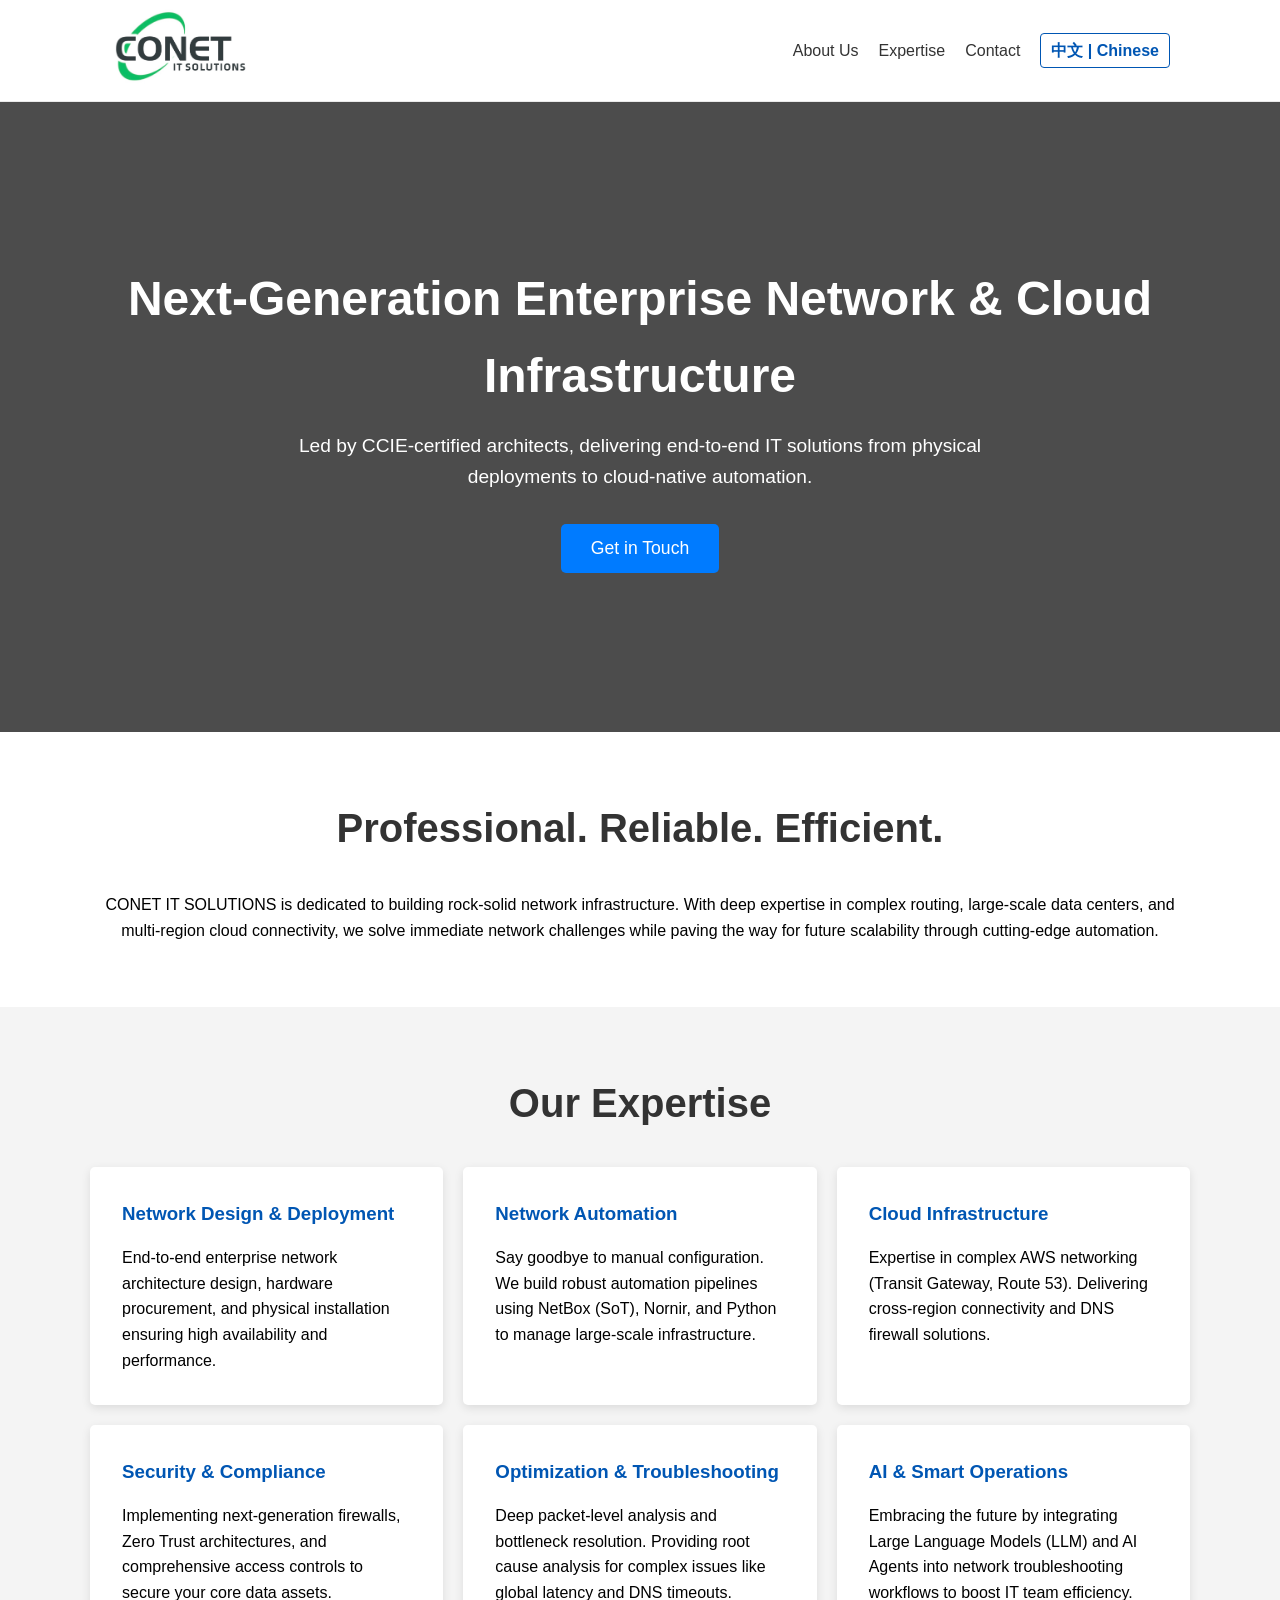
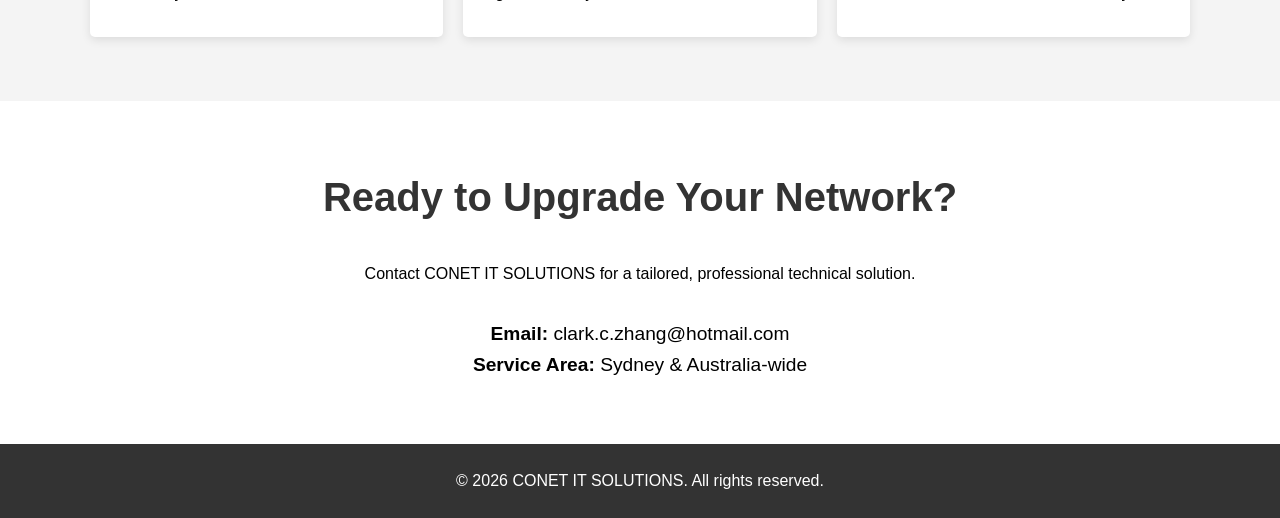
==== index.html @ aeb0d5d9 "intial version" ====
<!DOCTYPE html>
<html lang="en">
<head>
    <meta charset="UTF-8">
    <meta name="viewport" content="width=device-width, initial-scale=1.0">
    <title>CONET IT SOLUTIONS | Premium Network & Cloud Infrastructure Services</title>
    <link rel="stylesheet" href="css/style.css">
</head>
<body>

    <header>
        <div class="container nav-container">
            <a href="en.html" class="logo-link">
                <img src="images/logo.png" alt="CONET IT SOLUTIONS Logo" class="logo-img">
            </a>
            <nav>
                <a href="#about">About Us</a>
                <a href="#services">Expertise</a>
                <a href="#contact">Contact</a>
                <a href="cn.html" class="lang-btn">中文 | Chinese</a>
            </nav>
        </div>
    </header>

    <section class="hero">
        <div class="hero-content">
            <h2>Next-Generation Enterprise Network & Cloud Infrastructure</h2>
            <p>Led by CCIE-certified architects, delivering end-to-end IT solutions from physical deployments to cloud-native automation.</p>
            <a href="#contact" class="btn">Get in Touch</a>
        </div>
    </section>

    <section id="about" class="container section">
        <h2 class="section-title">Professional. Reliable. Efficient.</h2>
        <p class="text-center">CONET IT SOLUTIONS is dedicated to building rock-solid network infrastructure. With deep expertise in complex routing, large-scale data centers, and multi-region cloud connectivity, we solve immediate network challenges while paving the way for future scalability through cutting-edge automation.</p>
    </section>

    <section id="services" class="bg-light">
        <div class="container section">
            <h2 class="section-title">Our Expertise</h2>
            <div class="grid">
                <div class="card">
                    <h3>Network Design & Deployment</h3>
                    <p>End-to-end enterprise network architecture design, hardware procurement, and physical installation ensuring high availability and performance.</p>
                </div>
                <div class="card">
                    <h3>Network Automation</h3>
                    <p>Say goodbye to manual configuration. We build robust automation pipelines using NetBox (SoT), Nornir, and Python to manage large-scale infrastructure.</p>
                </div>
                <div class="card">
                    <h3>Cloud Infrastructure</h3>
                    <p>Expertise in complex AWS networking (Transit Gateway, Route 53). Delivering cross-region connectivity and DNS firewall solutions.</p>
                </div>
                <div class="card">
                    <h3>Security & Compliance</h3>
                    <p>Implementing next-generation firewalls, Zero Trust architectures, and comprehensive access controls to secure your core data assets.</p>
                </div>
                <div class="card">
                    <h3>Optimization & Troubleshooting</h3>
                    <p>Deep packet-level analysis and bottleneck resolution. Providing root cause analysis for complex issues like global latency and DNS timeouts.</p>
                </div>
                <div class="card">
                    <h3>AI & Smart Operations</h3>
                    <p>Embracing the future by integrating Large Language Models (LLM) and AI Agents into network troubleshooting workflows to boost IT team efficiency.</p>
                </div>
            </div>
        </div>
    </section>

    <section id="contact" class="container section text-center">
        <h2 class="section-title">Ready to Upgrade Your Network?</h2>
        <p>Contact CONET IT SOLUTIONS for a tailored, professional technical solution.</p>
        <div class="contact-info">
            <p><strong>Email:</strong> clark.c.zhang@hotmail.com</p>
            <p><strong>Service Area:</strong> Sydney & Australia-wide</p>
        </div>
    </section>

    <footer>
        <p>&copy; 2026 CONET IT SOLUTIONS. All rights reserved.</p>
    </footer>

    <script>
        document.querySelectorAll('a[href^="#"]').forEach(anchor => {
            anchor.addEventListener('click', function (e) {
                e.preventDefault();
                document.querySelector(this.getAttribute('href')).scrollIntoView({
                    behavior: 'smooth'
                });
            });
        });
    </script>
</body>
</html>
---- css/style.css ----
/* 全局变量与基础重置 */
:root {
    --primary-color: #0056b3;
    --secondary-color: #007bff;
    --dark-color: #333;
    --light-color: #f4f4f4;
    --header-bg: #fff;
    --header-text: #333;
}

* {
    margin: 0;
    padding: 0;
    box-sizing: border-box;
    font-family: 'Segoe UI', Tahoma, Geneva, Verdana, sans-serif;
    line-height: 1.6;
}

/* 布局工具 */
.container {
    max-width: 1100px;
    margin: auto;
    padding: 0 20px;
}
.section {
    padding: 4rem 0;
}
.text-center {
    text-align: center;
}
.bg-light {
    background: var(--light-color);
}
.section-title {
    text-align: center;
    font-size: 2.5rem;
    margin-bottom: 2rem;
    color: var(--dark-color);
}

/* 导航栏 */
header {
    background: var(--header-bg);
    color: var(--header-text);
    padding: 0.5rem 0;
    position: sticky;
    top: 0;
    z-index: 100;
    border-bottom: 1px solid #eaeaea;
}
.nav-container {
    display: flex;
    justify-content: space-between;
    align-items: center;
}
.logo-link {
    display: flex;
    align-items: center;
}
.logo-img {
    height: 85px;
    width: auto;
    display: block;
    background: transparent;
    border: none;
}
nav {
    display: flex;
    align-items: center;
}
nav a {
    color: var(--header-text);
    text-decoration: none;
    margin-left: 20px;
    font-size: 1rem;
    transition: color 0.3s;
}
nav a:hover {
    color: var(--primary-color);
}

/* 语言切换按钮 */
.lang-btn {
    font-weight: bold;
    border: 1px solid var(--primary-color);
    padding: 4px 10px;
    border-radius: 4px;
    color: var(--primary-color) !important;
}
.lang-btn:hover {
    background: var(--primary-color);
    color: #fff !important;
}

/* 首页横幅 (Hero) */
.hero {
    height: 70vh;
    background: linear-gradient(rgba(0, 0, 0, 0.7), rgba(0, 0, 0, 0.7)), url('https://images.unsplash.com/photo-1558494949-ef010cbdcc31?q=80&w=2000&auto=format&fit=crop') no-repeat center center/cover;
    color: #fff;
    display: flex;
    align-items: center;
    justify-content: center;
    text-align: center;
    padding: 0 20px;
}
.hero h2 {
    font-size: 3rem;
    margin-bottom: 1rem;
}
.hero p {
    font-size: 1.2rem;
    margin-bottom: 2rem;
    max-width: 700px;
    margin-left: auto;
    margin-right: auto;
}
.btn {
    display: inline-block;
    padding: 10px 30px;
    background: var(--secondary-color);
    color: #fff;
    text-decoration: none;
    border-radius: 5px;
    font-size: 1.1rem;
    transition: background 0.3s;
}
.btn:hover {
    background: var(--primary-color);
}

/* 网格布局 (核心业务) */
.grid {
    display: grid;
    grid-template-columns: repeat(auto-fit, minmax(300px, 1fr));
    gap: 20px;
}
.card {
    background: #fff;
    padding: 2rem;
    border-radius: 5px;
    box-shadow: 0 3px 10px rgba(0,0,0,0.1);
    transition: transform 0.3s;
}
.card:hover {
    transform: translateY(-5px);
}
.card h3 {
    margin-bottom: 1rem;
    color: var(--primary-color);
}

/* 联系方式与页脚 */
.contact-info {
    margin-top: 2rem;
    font-size: 1.2rem;
}
footer {
    background: var(--dark-color);
    color: #fff;
    text-align: center;
    padding: 1.5rem 0;
}

/* 移动端适配 */
@media (max-width: 768px) {
    .nav-container {
        flex-direction: column;
        height: auto;
        padding: 10px 0;
    }
    .logo-img {
        height: 60px;
        margin-bottom: 15px;
    }
    nav {
        flex-wrap: wrap;
        justify-content: center;
    }
    nav a {
        color: var(--header-text);
        margin: 5px 10px;
    }
    .hero h2 {
        font-size: 2rem;
    }
    .hero p {
        font-size: 1rem;
    }
    .card {
        padding: 1.5rem;
    }
}
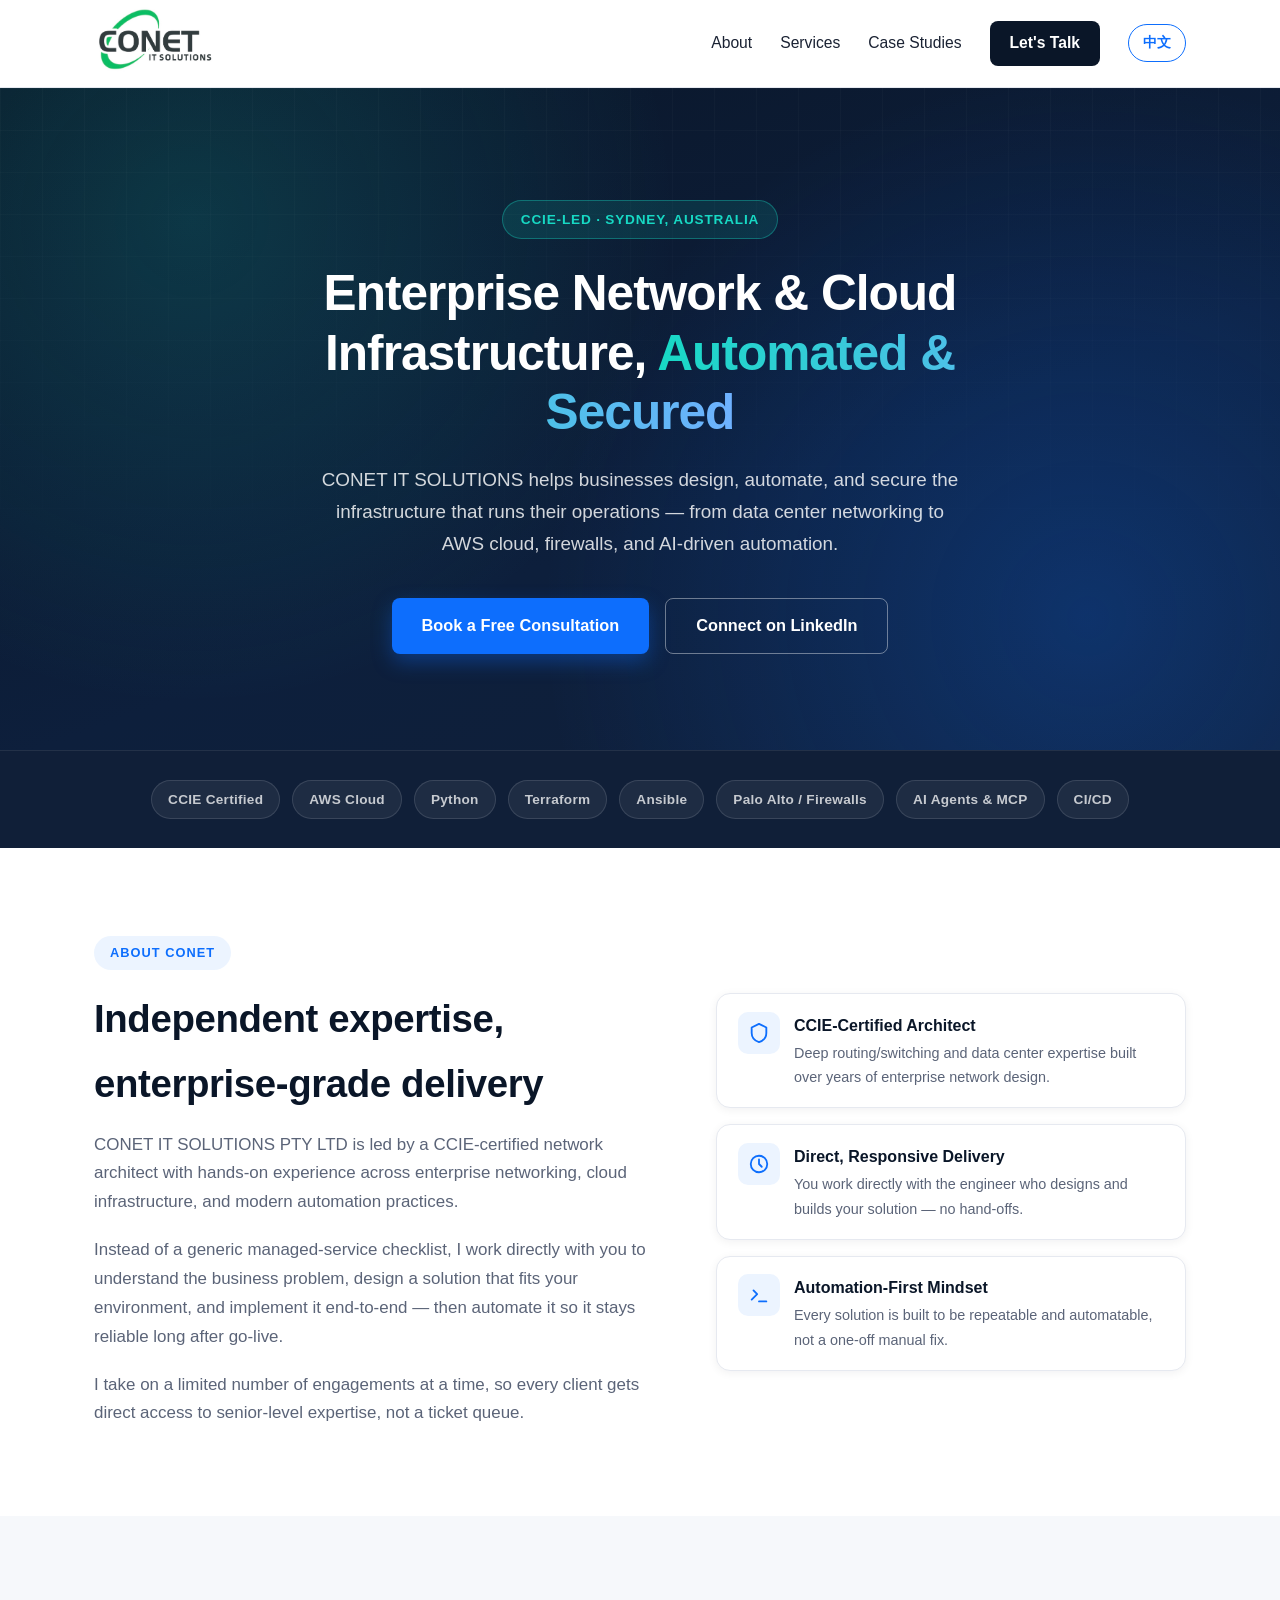
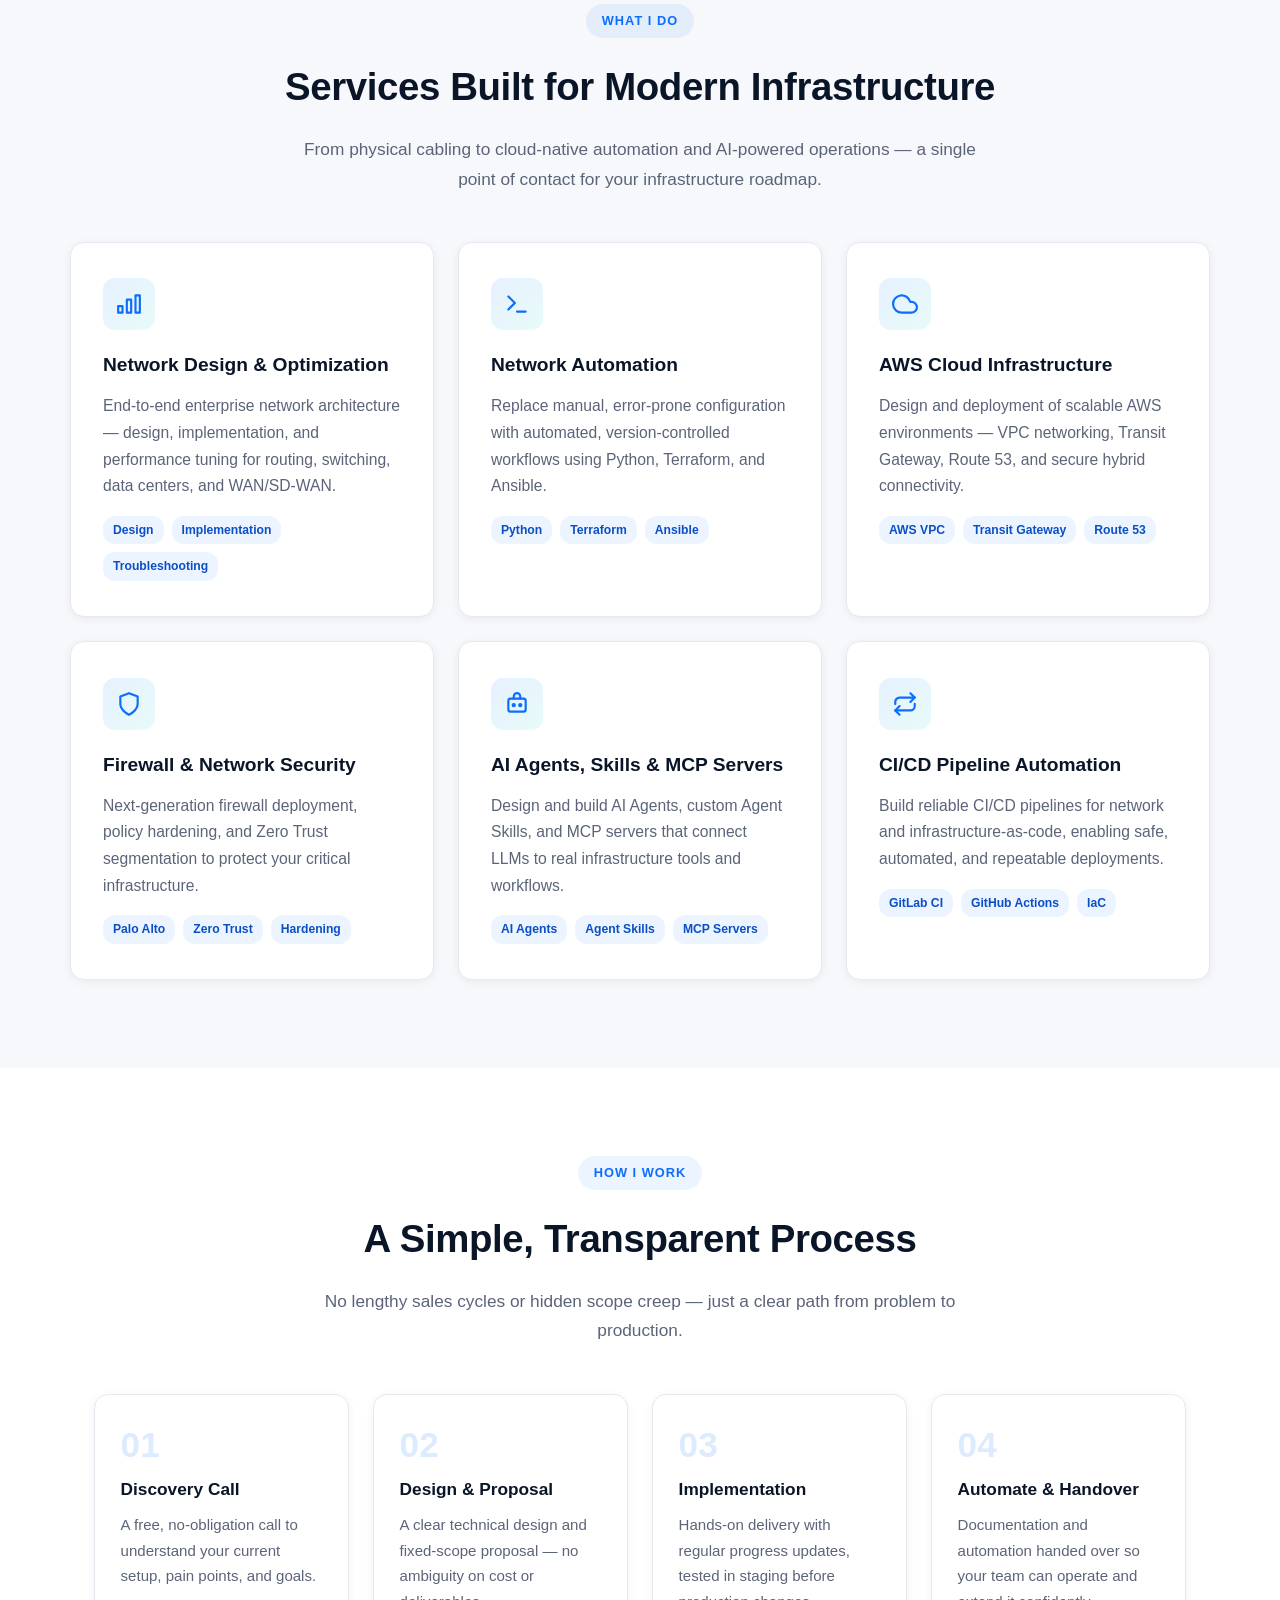
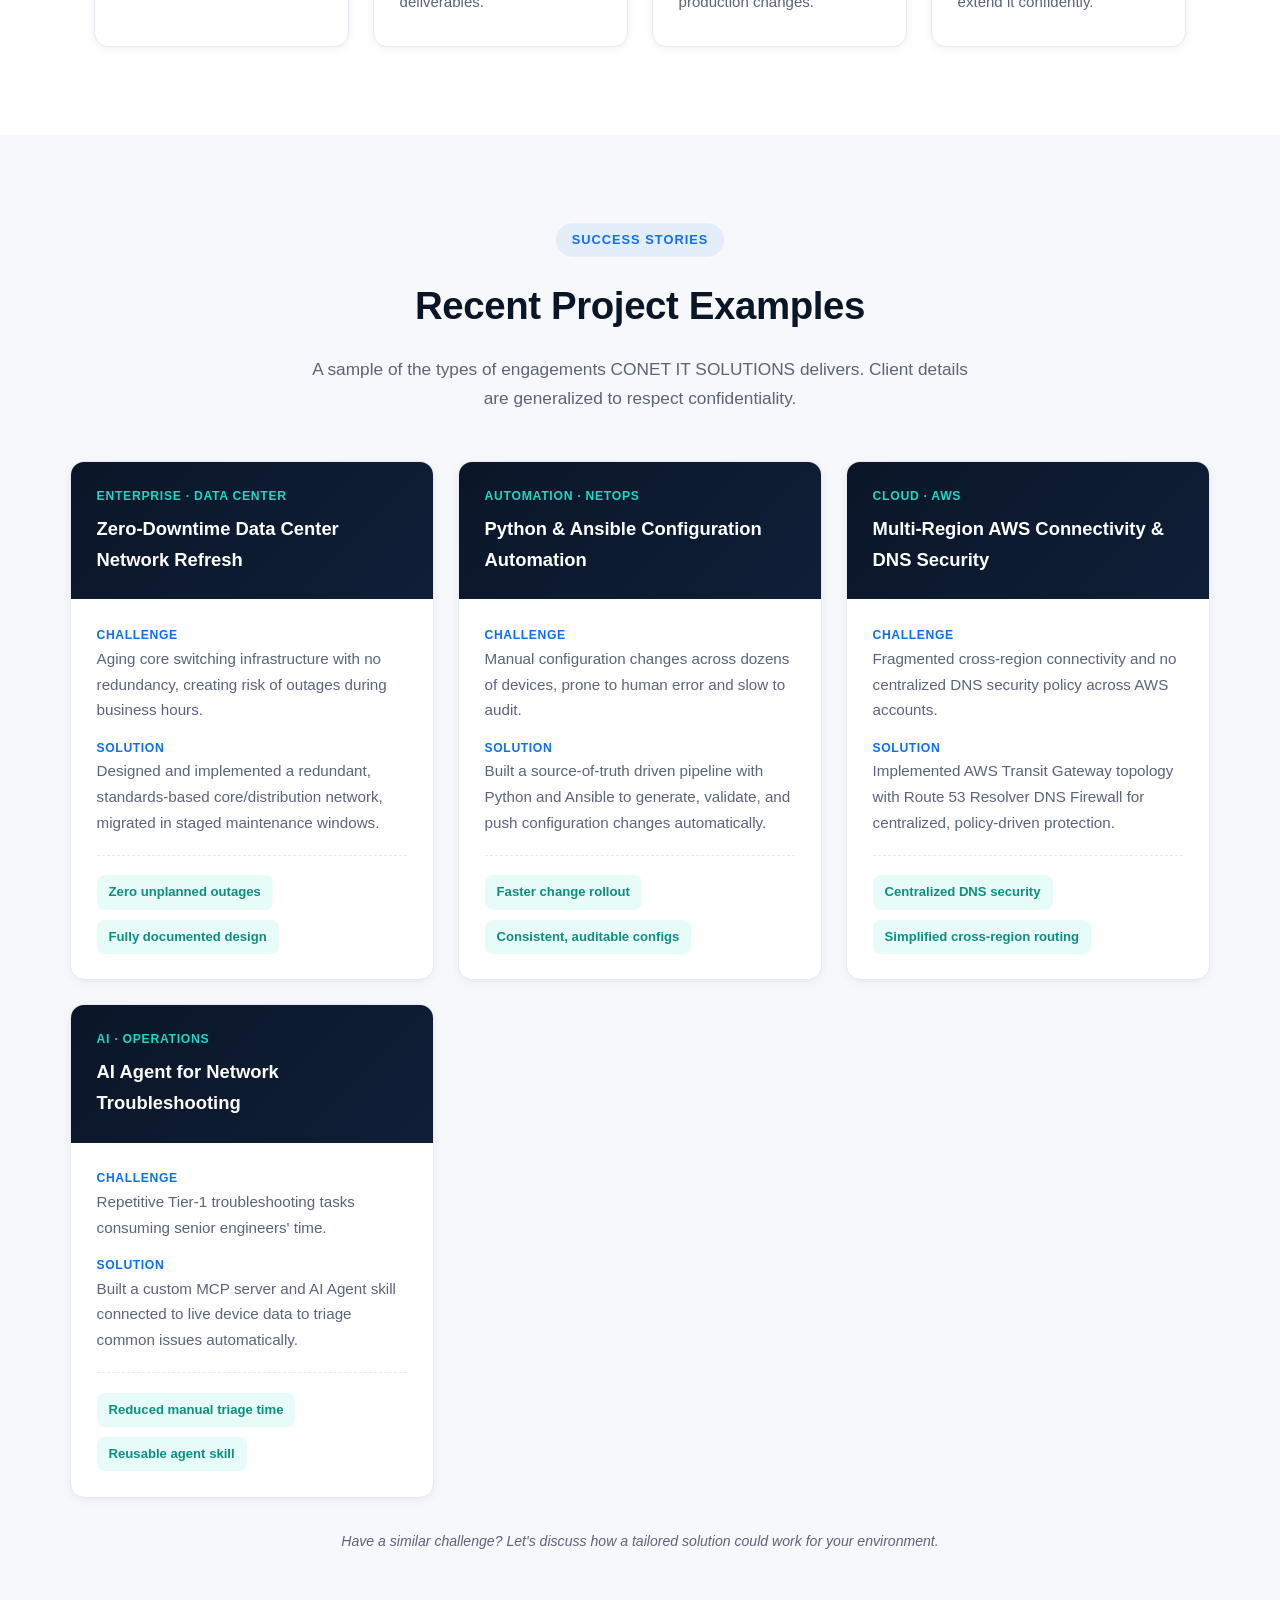
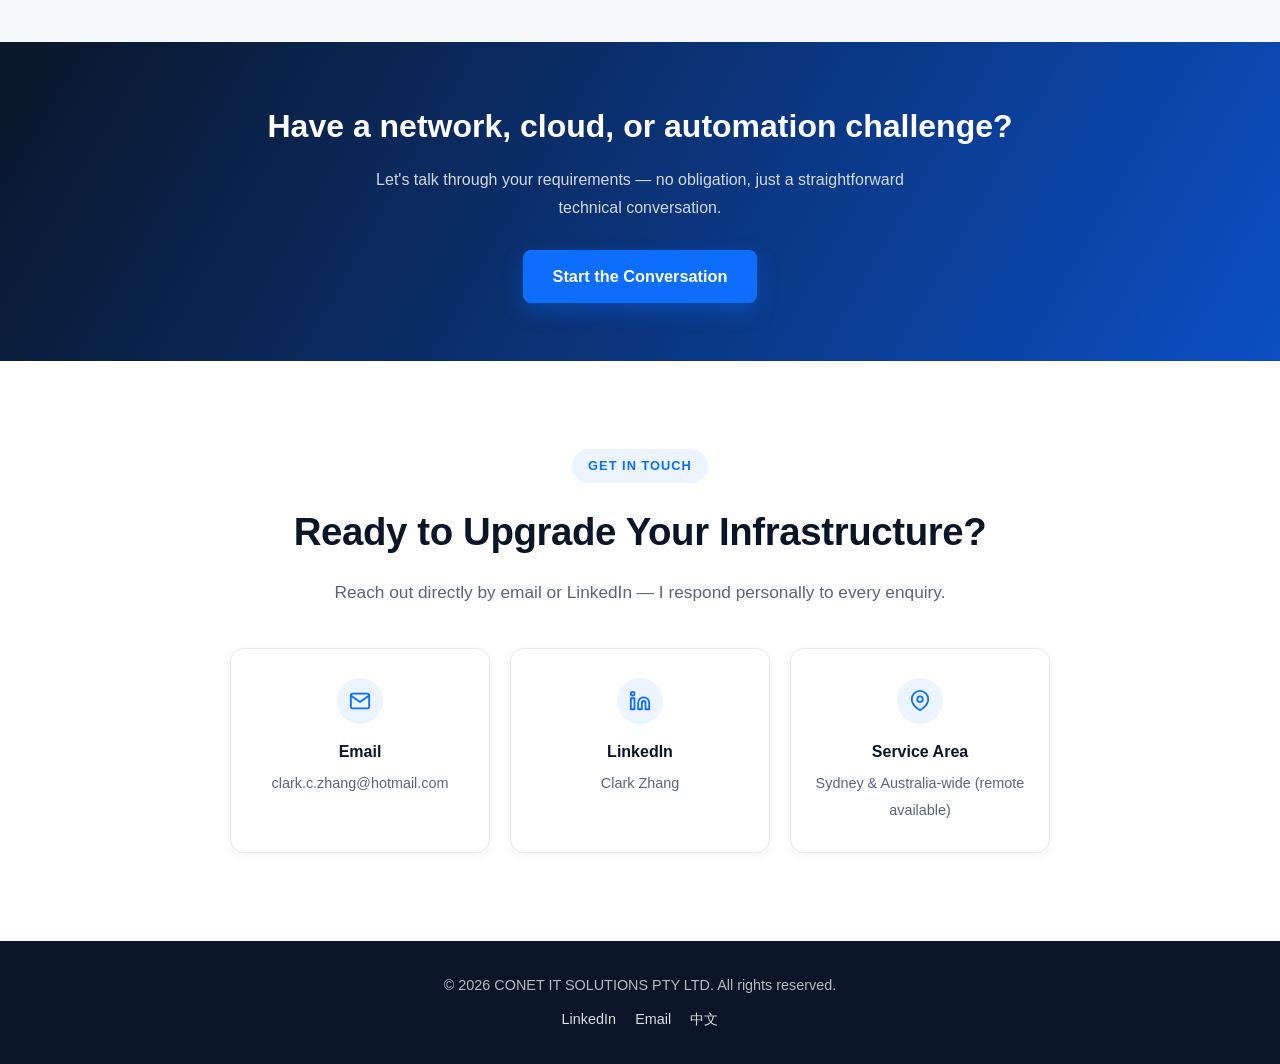
==== commit de79d28b: "version 2" ====
--- a/index.html
+++ b/index.html
@@ -3,90 +3,342 @@
 <head>
     <meta charset="UTF-8">
     <meta name="viewport" content="width=device-width, initial-scale=1.0">
-    <title>CONET IT SOLUTIONS | Premium Network & Cloud Infrastructure Services</title>
+    <meta name="description" content="CONET IT SOLUTIONS - CCIE-led network design, automation (Python/Terraform/Ansible), AWS cloud, firewall security, AI Agents & MCP, and CI/CD pipelines for enterprise infrastructure.">
+    <title>CONET IT SOLUTIONS | Network, Cloud & Automation Experts</title>
     <link rel="stylesheet" href="css/style.css">
 </head>
 <body>
 
     <header>
         <div class="container nav-container">
-            <a href="en.html" class="logo-link">
+            <a href="index.html" class="logo-link">
                 <img src="images/logo.png" alt="CONET IT SOLUTIONS Logo" class="logo-img">
             </a>
             <nav>
-                <a href="#about">About Us</a>
-                <a href="#services">Expertise</a>
-                <a href="#contact">Contact</a>
-                <a href="cn.html" class="lang-btn">中文 | Chinese</a>
+                <a href="#about">About</a>
+                <a href="#services">Services</a>
+                <a href="#work">Case Studies</a>
+                <a href="#contact" class="nav-cta">Let's Talk</a>
+                <a href="cn.html" class="lang-btn">中文</a>
             </nav>
         </div>
     </header>
 
     <section class="hero">
-        <div class="hero-content">
-            <h2>Next-Generation Enterprise Network & Cloud Infrastructure</h2>
-            <p>Led by CCIE-certified architects, delivering end-to-end IT solutions from physical deployments to cloud-native automation.</p>
-            <a href="#contact" class="btn">Get in Touch</a>
-        </div>
-    </section>
-
-    <section id="about" class="container section">
-        <h2 class="section-title">Professional. Reliable. Efficient.</h2>
-        <p class="text-center">CONET IT SOLUTIONS is dedicated to building rock-solid network infrastructure. With deep expertise in complex routing, large-scale data centers, and multi-region cloud connectivity, we solve immediate network challenges while paving the way for future scalability through cutting-edge automation.</p>
+        <div class="container hero-content">
+            <span class="hero-eyebrow">CCIE-Led &middot; Sydney, Australia</span>
+            <h1>Enterprise Network &amp; Cloud Infrastructure, <span>Automated &amp; Secured</span></h1>
+            <p>CONET IT SOLUTIONS helps businesses design, automate, and secure the infrastructure that runs their operations &mdash; from data center networking to AWS cloud, firewalls, and AI-driven automation.</p>
+            <div class="hero-actions">
+                <a href="#contact" class="btn">Book a Free Consultation</a>
+                <a href="https://www.linkedin.com/in/clark-zhang-18857131/" target="_blank" rel="noopener" class="btn btn-outline">Connect on LinkedIn</a>
+            </div>
+        </div>
+    </section>
+
+    <div class="trust-bar">
+        <div class="container trust-list">
+            <span class="trust-chip">CCIE Certified</span>
+            <span class="trust-chip">AWS Cloud</span>
+            <span class="trust-chip">Python</span>
+            <span class="trust-chip">Terraform</span>
+            <span class="trust-chip">Ansible</span>
+            <span class="trust-chip">Palo Alto / Firewalls</span>
+            <span class="trust-chip">AI Agents &amp; MCP</span>
+            <span class="trust-chip">CI/CD</span>
+        </div>
+    </div>
+
+    <section id="about" class="section">
+        <div class="container about-grid">
+            <div class="about-text">
+                <span class="section-tag">About CONET</span>
+                <h2 class="section-title" style="text-align:left;">Independent expertise, enterprise-grade delivery</h2>
+                <p>CONET IT SOLUTIONS PTY LTD is led by a CCIE-certified network architect with hands-on experience across enterprise networking, cloud infrastructure, and modern automation practices.</p>
+                <p>Instead of a generic managed-service checklist, I work directly with you to understand the business problem, design a solution that fits your environment, and implement it end-to-end &mdash; then automate it so it stays reliable long after go-live.</p>
+                <p>I take on a limited number of engagements at a time, so every client gets direct access to senior-level expertise, not a ticket queue.</p>
+            </div>
+            <div class="about-badges">
+                <div class="badge-card">
+                    <div class="badge-icon">
+                        <svg width="22" height="22" viewBox="0 0 24 24" fill="none" stroke="currentColor" stroke-width="2" stroke-linecap="round" stroke-linejoin="round"><path d="M12 2l8 4v6c0 5-3.5 8.5-8 10-4.5-1.5-8-5-8-10V6l8-4z"/></svg>
+                    </div>
+                    <div>
+                        <h4>CCIE-Certified Architect</h4>
+                        <p>Deep routing/switching and data center expertise built over years of enterprise network design.</p>
+                    </div>
+                </div>
+                <div class="badge-card">
+                    <div class="badge-icon">
+                        <svg width="22" height="22" viewBox="0 0 24 24" fill="none" stroke="currentColor" stroke-width="2" stroke-linecap="round" stroke-linejoin="round"><circle cx="12" cy="12" r="9"/><path d="M12 7v5l3 3"/></svg>
+                    </div>
+                    <div>
+                        <h4>Direct, Responsive Delivery</h4>
+                        <p>You work directly with the engineer who designs and builds your solution &mdash; no hand-offs.</p>
+                    </div>
+                </div>
+                <div class="badge-card">
+                    <div class="badge-icon">
+                        <svg width="22" height="22" viewBox="0 0 24 24" fill="none" stroke="currentColor" stroke-width="2" stroke-linecap="round" stroke-linejoin="round"><path d="M4 17l6-6-4-4"/><path d="M12 19h8"/></svg>
+                    </div>
+                    <div>
+                        <h4>Automation-First Mindset</h4>
+                        <p>Every solution is built to be repeatable and automatable, not a one-off manual fix.</p>
+                    </div>
+                </div>
+            </div>
+        </div>
     </section>
 
     <section id="services" class="bg-light">
         <div class="container section">
-            <h2 class="section-title">Our Expertise</h2>
+            <div class="section-header">
+                <span class="section-tag">What I Do</span>
+                <h2 class="section-title">Services Built for Modern Infrastructure</h2>
+            </div>
+            <p class="section-subtitle">From physical cabling to cloud-native automation and AI-powered operations &mdash; a single point of contact for your infrastructure roadmap.</p>
             <div class="grid">
                 <div class="card">
-                    <h3>Network Design & Deployment</h3>
-                    <p>End-to-end enterprise network architecture design, hardware procurement, and physical installation ensuring high availability and performance.</p>
-                </div>
-                <div class="card">
+                    <div class="card-icon">
+                        <svg width="26" height="26" viewBox="0 0 24 24" fill="none" stroke="currentColor" stroke-width="2" stroke-linecap="round" stroke-linejoin="round"><rect x="2" y="14" width="4" height="6"/><rect x="10" y="8" width="4" height="12"/><rect x="18" y="4" width="4" height="16"/></svg>
+                    </div>
+                    <h3>Network Design &amp; Optimization</h3>
+                    <p>End-to-end enterprise network architecture &mdash; design, implementation, and performance tuning for routing, switching, data centers, and WAN/SD-WAN.</p>
+                    <div class="tag-list">
+                        <span class="tag">Design</span>
+                        <span class="tag">Implementation</span>
+                        <span class="tag">Troubleshooting</span>
+                    </div>
+                </div>
+                <div class="card">
+                    <div class="card-icon">
+                        <svg width="26" height="26" viewBox="0 0 24 24" fill="none" stroke="currentColor" stroke-width="2" stroke-linecap="round" stroke-linejoin="round"><polyline points="4 17 10 11 4 5"/><line x1="12" y1="19" x2="20" y2="19"/></svg>
+                    </div>
                     <h3>Network Automation</h3>
-                    <p>Say goodbye to manual configuration. We build robust automation pipelines using NetBox (SoT), Nornir, and Python to manage large-scale infrastructure.</p>
-                </div>
-                <div class="card">
-                    <h3>Cloud Infrastructure</h3>
-                    <p>Expertise in complex AWS networking (Transit Gateway, Route 53). Delivering cross-region connectivity and DNS firewall solutions.</p>
-                </div>
-                <div class="card">
-                    <h3>Security & Compliance</h3>
-                    <p>Implementing next-generation firewalls, Zero Trust architectures, and comprehensive access controls to secure your core data assets.</p>
-                </div>
-                <div class="card">
-                    <h3>Optimization & Troubleshooting</h3>
-                    <p>Deep packet-level analysis and bottleneck resolution. Providing root cause analysis for complex issues like global latency and DNS timeouts.</p>
-                </div>
-                <div class="card">
-                    <h3>AI & Smart Operations</h3>
-                    <p>Embracing the future by integrating Large Language Models (LLM) and AI Agents into network troubleshooting workflows to boost IT team efficiency.</p>
-                </div>
-            </div>
-        </div>
-    </section>
+                    <p>Replace manual, error-prone configuration with automated, version-controlled workflows using Python, Terraform, and Ansible.</p>
+                    <div class="tag-list">
+                        <span class="tag">Python</span>
+                        <span class="tag">Terraform</span>
+                        <span class="tag">Ansible</span>
+                    </div>
+                </div>
+                <div class="card">
+                    <div class="card-icon">
+                        <svg width="26" height="26" viewBox="0 0 24 24" fill="none" stroke="currentColor" stroke-width="2" stroke-linecap="round" stroke-linejoin="round"><path d="M18 10h-1.26A8 8 0 1 0 9 20h9a5 5 0 0 0 0-10z"/></svg>
+                    </div>
+                    <h3>AWS Cloud Infrastructure</h3>
+                    <p>Design and deployment of scalable AWS environments &mdash; VPC networking, Transit Gateway, Route 53, and secure hybrid connectivity.</p>
+                    <div class="tag-list">
+                        <span class="tag">AWS VPC</span>
+                        <span class="tag">Transit Gateway</span>
+                        <span class="tag">Route 53</span>
+                    </div>
+                </div>
+                <div class="card">
+                    <div class="card-icon">
+                        <svg width="26" height="26" viewBox="0 0 24 24" fill="none" stroke="currentColor" stroke-width="2" stroke-linecap="round" stroke-linejoin="round"><path d="M12 22s8-4 8-10V5l-8-3-8 3v7c0 6 8 10 8 10z"/></svg>
+                    </div>
+                    <h3>Firewall &amp; Network Security</h3>
+                    <p>Next-generation firewall deployment, policy hardening, and Zero Trust segmentation to protect your critical infrastructure.</p>
+                    <div class="tag-list">
+                        <span class="tag">Palo Alto</span>
+                        <span class="tag">Zero Trust</span>
+                        <span class="tag">Hardening</span>
+                    </div>
+                </div>
+                <div class="card">
+                    <div class="card-icon">
+                        <svg width="26" height="26" viewBox="0 0 24 24" fill="none" stroke="currentColor" stroke-width="2" stroke-linecap="round" stroke-linejoin="round"><rect x="4" y="7" width="16" height="12" rx="2"/><path d="M9 7V5a3 3 0 0 1 6 0v2"/><circle cx="9" cy="13" r="1"/><circle cx="15" cy="13" r="1"/></svg>
+                    </div>
+                    <h3>AI Agents, Skills &amp; MCP Servers</h3>
+                    <p>Design and build AI Agents, custom Agent Skills, and MCP servers that connect LLMs to real infrastructure tools and workflows.</p>
+                    <div class="tag-list">
+                        <span class="tag">AI Agents</span>
+                        <span class="tag">Agent Skills</span>
+                        <span class="tag">MCP Servers</span>
+                    </div>
+                </div>
+                <div class="card">
+                    <div class="card-icon">
+                        <svg width="26" height="26" viewBox="0 0 24 24" fill="none" stroke="currentColor" stroke-width="2" stroke-linecap="round" stroke-linejoin="round"><path d="M17 2.1l4 4-4 4"/><path d="M3 12.1v-2a4 4 0 0 1 4-4h14"/><path d="M7 21.9l-4-4 4-4"/><path d="M21 11.9v2a4 4 0 0 1-4 4H3"/></svg>
+                    </div>
+                    <h3>CI/CD Pipeline Automation</h3>
+                    <p>Build reliable CI/CD pipelines for network and infrastructure-as-code, enabling safe, automated, and repeatable deployments.</p>
+                    <div class="tag-list">
+                        <span class="tag">GitLab CI</span>
+                        <span class="tag">GitHub Actions</span>
+                        <span class="tag">IaC</span>
+                    </div>
+                </div>
+            </div>
+        </div>
+    </section>
+
+    <section class="section">
+        <div class="container">
+            <div class="section-header">
+                <span class="section-tag">How I Work</span>
+                <h2 class="section-title">A Simple, Transparent Process</h2>
+            </div>
+            <p class="section-subtitle">No lengthy sales cycles or hidden scope creep &mdash; just a clear path from problem to production.</p>
+            <div class="process-grid">
+                <div class="process-step">
+                    <div class="step-num">01</div>
+                    <h4>Discovery Call</h4>
+                    <p>A free, no-obligation call to understand your current setup, pain points, and goals.</p>
+                </div>
+                <div class="process-step">
+                    <div class="step-num">02</div>
+                    <h4>Design &amp; Proposal</h4>
+                    <p>A clear technical design and fixed-scope proposal &mdash; no ambiguity on cost or deliverables.</p>
+                </div>
+                <div class="process-step">
+                    <div class="step-num">03</div>
+                    <h4>Implementation</h4>
+                    <p>Hands-on delivery with regular progress updates, tested in staging before production changes.</p>
+                </div>
+                <div class="process-step">
+                    <div class="step-num">04</div>
+                    <h4>Automate &amp; Handover</h4>
+                    <p>Documentation and automation handed over so your team can operate and extend it confidently.</p>
+                </div>
+            </div>
+        </div>
+    </section>
+
+    <section id="work" class="bg-light">
+        <div class="container section">
+            <div class="section-header">
+                <span class="section-tag">Success Stories</span>
+                <h2 class="section-title">Recent Project Examples</h2>
+            </div>
+            <p class="section-subtitle">A sample of the types of engagements CONET IT SOLUTIONS delivers. Client details are generalized to respect confidentiality.</p>
+            <div class="case-grid">
+                <div class="case-card">
+                    <div class="case-top">
+                        <div class="case-industry">Enterprise &middot; Data Center</div>
+                        <h3>Zero-Downtime Data Center Network Refresh</h3>
+                    </div>
+                    <div class="case-body">
+                        <div class="case-label">Challenge</div>
+                        <p>Aging core switching infrastructure with no redundancy, creating risk of outages during business hours.</p>
+                        <div class="case-label">Solution</div>
+                        <p>Designed and implemented a redundant, standards-based core/distribution network, migrated in staged maintenance windows.</p>
+                        <div class="case-results">
+                            <span class="result-pill">Zero unplanned outages</span>
+                            <span class="result-pill">Fully documented design</span>
+                        </div>
+                    </div>
+                </div>
+                <div class="case-card">
+                    <div class="case-top">
+                        <div class="case-industry">Automation &middot; NetOps</div>
+                        <h3>Python &amp; Ansible Configuration Automation</h3>
+                    </div>
+                    <div class="case-body">
+                        <div class="case-label">Challenge</div>
+                        <p>Manual configuration changes across dozens of devices, prone to human error and slow to audit.</p>
+                        <div class="case-label">Solution</div>
+                        <p>Built a source-of-truth driven pipeline with Python and Ansible to generate, validate, and push configuration changes automatically.</p>
+                        <div class="case-results">
+                            <span class="result-pill">Faster change rollout</span>
+                            <span class="result-pill">Consistent, auditable configs</span>
+                        </div>
+                    </div>
+                </div>
+                <div class="case-card">
+                    <div class="case-top">
+                        <div class="case-industry">Cloud &middot; AWS</div>
+                        <h3>Multi-Region AWS Connectivity &amp; DNS Security</h3>
+                    </div>
+                    <div class="case-body">
+                        <div class="case-label">Challenge</div>
+                        <p>Fragmented cross-region connectivity and no centralized DNS security policy across AWS accounts.</p>
+                        <div class="case-label">Solution</div>
+                        <p>Implemented AWS Transit Gateway topology with Route 53 Resolver DNS Firewall for centralized, policy-driven protection.</p>
+                        <div class="case-results">
+                            <span class="result-pill">Centralized DNS security</span>
+                            <span class="result-pill">Simplified cross-region routing</span>
+                        </div>
+                    </div>
+                </div>
+                <div class="case-card">
+                    <div class="case-top">
+                        <div class="case-industry">AI &middot; Operations</div>
+                        <h3>AI Agent for Network Troubleshooting</h3>
+                    </div>
+                    <div class="case-body">
+                        <div class="case-label">Challenge</div>
+                        <p>Repetitive Tier-1 troubleshooting tasks consuming senior engineers' time.</p>
+                        <div class="case-label">Solution</div>
+                        <p>Built a custom MCP server and AI Agent skill connected to live device data to triage common issues automatically.</p>
+                        <div class="case-results">
+                            <span class="result-pill">Reduced manual triage time</span>
+                            <span class="result-pill">Reusable agent skill</span>
+                        </div>
+                    </div>
+                </div>
+            </div>
+            <p class="case-note">Have a similar challenge? Let's discuss how a tailored solution could work for your environment.</p>
+        </div>
+    </section>
+
+    <div class="cta-banner">
+        <div class="container">
+            <h2>Have a network, cloud, or automation challenge?</h2>
+            <p>Let's talk through your requirements &mdash; no obligation, just a straightforward technical conversation.</p>
+            <a href="#contact" class="btn">Start the Conversation</a>
+        </div>
+    </div>
 
     <section id="contact" class="container section text-center">
-        <h2 class="section-title">Ready to Upgrade Your Network?</h2>
-        <p>Contact CONET IT SOLUTIONS for a tailored, professional technical solution.</p>
-        <div class="contact-info">
-            <p><strong>Email:</strong> clark.c.zhang@hotmail.com</p>
-            <p><strong>Service Area:</strong> Sydney & Australia-wide</p>
+        <span class="section-tag">Get In Touch</span>
+        <h2 class="section-title">Ready to Upgrade Your Infrastructure?</h2>
+        <p class="section-subtitle" style="margin-bottom:0;">Reach out directly by email or LinkedIn &mdash; I respond personally to every enquiry.</p>
+        <div class="contact-grid">
+            <a href="mailto:clark.c.zhang@hotmail.com" class="contact-card">
+                <div class="contact-icon">
+                    <svg width="22" height="22" viewBox="0 0 24 24" fill="none" stroke="currentColor" stroke-width="2" stroke-linecap="round" stroke-linejoin="round"><rect x="2" y="4" width="20" height="16" rx="2"/><path d="M22 6l-10 7L2 6"/></svg>
+                </div>
+                <h4>Email</h4>
+                <span>clark.c.zhang@hotmail.com</span>
+            </a>
+            <a href="https://www.linkedin.com/in/clark-zhang-18857131/" target="_blank" rel="noopener" class="contact-card">
+                <div class="contact-icon">
+                    <svg width="22" height="22" viewBox="0 0 24 24" fill="none" stroke="currentColor" stroke-width="2" stroke-linecap="round" stroke-linejoin="round"><path d="M16 8a6 6 0 0 1 6 6v7h-4v-7a2 2 0 0 0-4 0v7h-4v-7a6 6 0 0 1 6-6z"/><rect x="2" y="9" width="4" height="12"/><circle cx="4" cy="4" r="2"/></svg>
+                </div>
+                <h4>LinkedIn</h4>
+                <span>Clark Zhang</span>
+            </a>
+            <div class="contact-card">
+                <div class="contact-icon">
+                    <svg width="22" height="22" viewBox="0 0 24 24" fill="none" stroke="currentColor" stroke-width="2" stroke-linecap="round" stroke-linejoin="round"><path d="M21 10c0 7-9 12-9 12s-9-5-9-12a9 9 0 0 1 18 0z"/><circle cx="12" cy="10" r="3"/></svg>
+                </div>
+                <h4>Service Area</h4>
+                <span>Sydney &amp; Australia-wide (remote available)</span>
+            </div>
         </div>
     </section>
 
     <footer>
-        <p>&copy; 2026 CONET IT SOLUTIONS. All rights reserved.</p>
+        <div class="container">
+            <p>&copy; 2026 CONET IT SOLUTIONS PTY LTD. All rights reserved.</p>
+            <div class="footer-links">
+                <a href="https://www.linkedin.com/in/clark-zhang-18857131/" target="_blank" rel="noopener">LinkedIn</a>
+                <a href="mailto:clark.c.zhang@hotmail.com">Email</a>
+                <a href="cn.html">中文</a>
+            </div>
+        </div>
     </footer>
 
     <script>
         document.querySelectorAll('a[href^="#"]').forEach(anchor => {
             anchor.addEventListener('click', function (e) {
-                e.preventDefault();
-                document.querySelector(this.getAttribute('href')).scrollIntoView({
-                    behavior: 'smooth'
-                });
+                const target = document.querySelector(this.getAttribute('href'));
+                if (target) {
+                    e.preventDefault();
+                    target.scrollIntoView({ behavior: 'smooth' });
+                }
             });
         });
     </script>
--- a/css/style.css
+++ b/css/style.css
@@ -1,52 +1,104 @@
-/* 全局变量与基础重置 */
+/* ============ 全局变量与基础重置 ============ */
 :root {
-    --primary-color: #0056b3;
-    --secondary-color: #007bff;
-    --dark-color: #333;
-    --light-color: #f4f4f4;
-    --header-bg: #fff;
-    --header-text: #333;
+    --navy: #0a1628;
+    --navy-light: #101f38;
+    --primary: #0d6efd;
+    --primary-dark: #0b4fc4;
+    --accent: #17d9c4;
+    --text-dark: #1a2233;
+    --text-muted: #5b6478;
+    --border-color: #e6e9f0;
+    --bg-light: #f6f8fb;
+    --white: #fff;
+    --radius: 14px;
+    --shadow-sm: 0 2px 10px rgba(10, 22, 40, 0.06);
+    --shadow-md: 0 10px 30px rgba(10, 22, 40, 0.10);
+    --shadow-lg: 0 20px 50px rgba(10, 22, 40, 0.18);
 }
 
 * {
     margin: 0;
     padding: 0;
     box-sizing: border-box;
-    font-family: 'Segoe UI', Tahoma, Geneva, Verdana, sans-serif;
-    line-height: 1.6;
-}
-
-/* 布局工具 */
+}
+
+html {
+    scroll-behavior: smooth;
+}
+
+body {
+    font-family: 'Segoe UI', 'PingFang SC', 'Microsoft YaHei', Tahoma, Geneva, Verdana, sans-serif;
+    line-height: 1.7;
+    color: var(--text-dark);
+    background: var(--white);
+    -webkit-font-smoothing: antialiased;
+}
+
+a {
+    color: inherit;
+}
+
+img {
+    max-width: 100%;
+    display: block;
+}
+
+/* ============ 布局工具 ============ */
 .container {
-    max-width: 1100px;
+    max-width: 1140px;
     margin: auto;
-    padding: 0 20px;
+    padding: 0 24px;
 }
 .section {
-    padding: 4rem 0;
+    padding: 5.5rem 0;
 }
 .text-center {
     text-align: center;
 }
 .bg-light {
-    background: var(--light-color);
+    background: var(--bg-light);
+}
+.section-tag {
+    display: inline-block;
+    font-size: 0.8rem;
+    font-weight: 700;
+    letter-spacing: 0.08em;
+    text-transform: uppercase;
+    color: var(--primary);
+    background: rgba(13, 110, 253, 0.08);
+    padding: 6px 16px;
+    border-radius: 20px;
+    margin-bottom: 1rem;
 }
 .section-title {
     text-align: center;
-    font-size: 2.5rem;
-    margin-bottom: 2rem;
-    color: var(--dark-color);
-}
-
-/* 导航栏 */
+    font-size: 2.4rem;
+    font-weight: 800;
+    margin-bottom: 0.9rem;
+    color: var(--navy);
+    letter-spacing: -0.01em;
+}
+.section-subtitle {
+    text-align: center;
+    max-width: 680px;
+    margin: 0 auto 3rem;
+    color: var(--text-muted);
+    font-size: 1.08rem;
+}
+.section-header {
+    text-align: center;
+    margin-bottom: 1rem;
+}
+
+/* ============ 导航栏 ============ */
 header {
-    background: var(--header-bg);
-    color: var(--header-text);
-    padding: 0.5rem 0;
+    background: rgba(255, 255, 255, 0.92);
+    backdrop-filter: blur(10px);
+    padding: 0.4rem 0;
     position: sticky;
     top: 0;
     z-index: 100;
-    border-bottom: 1px solid #eaeaea;
+    border-bottom: 1px solid var(--border-color);
 }
 .nav-container {
     display: flex;
@@ -58,110 +110,503 @@
     align-items: center;
 }
 .logo-img {
-    height: 85px;
+    height: 74px;
     width: auto;
     display: block;
-    background: transparent;
-    border: none;
 }
 nav {
     display: flex;
     align-items: center;
 }
 nav a {
-    color: var(--header-text);
+    color: var(--text-dark);
     text-decoration: none;
-    margin-left: 20px;
-    font-size: 1rem;
-    transition: color 0.3s;
+    margin-left: 28px;
+    font-size: 0.98rem;
+    font-weight: 500;
+    transition: color 0.25s;
 }
 nav a:hover {
-    color: var(--primary-color);
+    color: var(--primary);
+}
+.nav-cta {
+    background: var(--navy);
+    color: #fff !important;
+    padding: 9px 20px;
+    border-radius: 8px;
+    font-weight: 600 !important;
+}
+.nav-cta:hover {
+    background: var(--primary);
+    color: #fff !important;
 }
 
 /* 语言切换按钮 */
 .lang-btn {
-    font-weight: bold;
-    border: 1px solid var(--primary-color);
-    padding: 4px 10px;
-    border-radius: 4px;
-    color: var(--primary-color) !important;
+    font-weight: 700 !important;
+    border: 1.5px solid var(--primary);
+    padding: 6px 14px;
+    border-radius: 20px;
+    color: var(--primary) !important;
+    font-size: 0.88rem !important;
 }
 .lang-btn:hover {
-    background: var(--primary-color);
+    background: var(--primary);
     color: #fff !important;
 }
 
-/* 首页横幅 (Hero) */
+/* ============ 首页横幅 (Hero) ============ */
 .hero {
-    height: 70vh;
-    background: linear-gradient(rgba(0, 0, 0, 0.7), rgba(0, 0, 0, 0.7)), url('https://images.unsplash.com/photo-1558494949-ef010cbdcc31?q=80&w=2000&auto=format&fit=crop') no-repeat center center/cover;
+    position: relative;
+    background:
+        radial-gradient(circle at 15% 20%, rgba(23, 217, 196, 0.16), transparent 40%),
+        radial-gradient(circle at 85% 80%, rgba(13, 110, 253, 0.25), transparent 45%),
+        linear-gradient(160deg, var(--navy) 0%, #0d1f3c 60%, var(--navy-light) 100%);
     color: #fff;
-    display: flex;
-    align-items: center;
-    justify-content: center;
-    text-align: center;
-    padding: 0 20px;
-}
-.hero h2 {
-    font-size: 3rem;
-    margin-bottom: 1rem;
+    padding: 7rem 0 6rem;
+    overflow: hidden;
+}
+.hero::before {
+    content: '';
+    position: absolute;
+    inset: 0;
+    background-image:
+        linear-gradient(rgba(255,255,255,0.04) 1px, transparent 1px),
+        linear-gradient(90deg, rgba(255,255,255,0.04) 1px, transparent 1px);
+    background-size: 42px 42px;
+    mask-image: linear-gradient(to bottom, rgba(0,0,0,0.6), transparent 85%);
+    pointer-events: none;
+}
+.hero-content {
+    position: relative;
+    z-index: 1;
+    max-width: 780px;
+    margin: 0 auto;
+    text-align: center;
+}
+.hero-eyebrow {
+    display: inline-flex;
+    align-items: center;
+    gap: 8px;
+    font-size: 0.85rem;
+    font-weight: 700;
+    letter-spacing: 0.06em;
+    text-transform: uppercase;
+    color: var(--accent);
+    background: rgba(23, 217, 196, 0.12);
+    border: 1px solid rgba(23, 217, 196, 0.35);
+    padding: 7px 18px;
+    border-radius: 30px;
+    margin-bottom: 1.6rem;
+}
+.hero h1 {
+    font-size: 3.1rem;
+    font-weight: 800;
+    line-height: 1.2;
+    margin-bottom: 1.3rem;
+    letter-spacing: -0.02em;
+}
+.hero h1 span {
+    background: linear-gradient(90deg, var(--accent), #6fb1ff);
+    -webkit-background-clip: text;
+    background-clip: text;
+    color: transparent;
 }
 .hero p {
-    font-size: 1.2rem;
-    margin-bottom: 2rem;
-    max-width: 700px;
+    font-size: 1.18rem;
+    margin-bottom: 2.4rem;
+    max-width: 640px;
     margin-left: auto;
     margin-right: auto;
-}
+    color: rgba(255, 255, 255, 0.82);
+}
+.hero-actions {
+    display: flex;
+    gap: 16px;
+    justify-content: center;
+    flex-wrap: wrap;
+}
+
 .btn {
-    display: inline-block;
-    padding: 10px 30px;
-    background: var(--secondary-color);
+    display: inline-flex;
+    align-items: center;
+    gap: 8px;
+    padding: 13px 30px;
+    background: var(--primary);
     color: #fff;
     text-decoration: none;
-    border-radius: 5px;
-    font-size: 1.1rem;
-    transition: background 0.3s;
+    border-radius: 8px;
+    font-size: 1.02rem;
+    font-weight: 600;
+    transition: all 0.25s;
+    box-shadow: 0 8px 20px rgba(13, 110, 253, 0.35);
 }
 .btn:hover {
-    background: var(--primary-color);
-}
-
-/* 网格布局 (核心业务) */
+    background: var(--primary-dark);
+    transform: translateY(-2px);
+    box-shadow: 0 12px 26px rgba(13, 110, 253, 0.45);
+}
+.btn-outline {
+    background: transparent;
+    color: #fff;
+    border: 1.5px solid rgba(255, 255, 255, 0.4);
+    box-shadow: none;
+}
+.btn-outline:hover {
+    background: rgba(255, 255, 255, 0.1);
+    border-color: #fff;
+    transform: translateY(-2px);
+    box-shadow: none;
+}
+
+/* ============ 信任 / 技术栈条 ============ */
+.trust-bar {
+    background: var(--navy-light);
+    padding: 1.8rem 0;
+    border-top: 1px solid rgba(255, 255, 255, 0.08);
+}
+.trust-list {
+    display: flex;
+    flex-wrap: wrap;
+    justify-content: center;
+    gap: 12px;
+}
+.trust-chip {
+    font-size: 0.85rem;
+    font-weight: 600;
+    color: rgba(255, 255, 255, 0.75);
+    background: rgba(255, 255, 255, 0.06);
+    border: 1px solid rgba(255, 255, 255, 0.12);
+    padding: 7px 16px;
+    border-radius: 20px;
+    letter-spacing: 0.02em;
+}
+
+/* ============ 关于我们 / 徽章 ============ */
+.about-grid {
+    display: grid;
+    grid-template-columns: 1.1fr 0.9fr;
+    gap: 3rem;
+    align-items: center;
+}
+.about-badges {
+    display: flex;
+    flex-direction: column;
+    gap: 1rem;
+}
+.badge-card {
+    display: flex;
+    align-items: flex-start;
+    gap: 14px;
+    background: #fff;
+    border: 1px solid var(--border-color);
+    border-radius: var(--radius);
+    padding: 1.1rem 1.3rem;
+    box-shadow: var(--shadow-sm);
+}
+.badge-icon {
+    flex-shrink: 0;
+    width: 42px;
+    height: 42px;
+    border-radius: 10px;
+    background: rgba(13, 110, 253, 0.08);
+    display: flex;
+    align-items: center;
+    justify-content: center;
+    color: var(--primary);
+}
+.badge-card h4 {
+    font-size: 1rem;
+    color: var(--navy);
+    margin-bottom: 2px;
+}
+.badge-card p {
+    font-size: 0.9rem;
+    color: var(--text-muted);
+}
+.about-text p {
+    color: var(--text-muted);
+    font-size: 1.06rem;
+    margin-bottom: 1.2rem;
+}
+.about-text p:last-child {
+    margin-bottom: 0;
+}
+
+/* ============ 服务网格 (核心业务) ============ */
 .grid {
     display: grid;
-    grid-template-columns: repeat(auto-fit, minmax(300px, 1fr));
+    grid-template-columns: repeat(auto-fit, minmax(320px, 1fr));
+    gap: 24px;
+}
+.card {
+    position: relative;
+    background: #fff;
+    padding: 2.2rem 2rem;
+    border-radius: var(--radius);
+    border: 1px solid var(--border-color);
+    box-shadow: var(--shadow-sm);
+    transition: transform 0.3s, box-shadow 0.3s;
+    overflow: hidden;
+}
+.card::before {
+    content: '';
+    position: absolute;
+    top: 0;
+    left: 0;
+    right: 0;
+    height: 3px;
+    background: linear-gradient(90deg, var(--primary), var(--accent));
+    transform: scaleX(0);
+    transform-origin: left;
+    transition: transform 0.3s;
+}
+.card:hover {
+    transform: translateY(-6px);
+    box-shadow: var(--shadow-md);
+}
+.card:hover::before {
+    transform: scaleX(1);
+}
+.card-icon {
+    width: 52px;
+    height: 52px;
+    border-radius: 12px;
+    background: linear-gradient(135deg, rgba(13, 110, 253, 0.1), rgba(23, 217, 196, 0.1));
+    display: flex;
+    align-items: center;
+    justify-content: center;
+    color: var(--primary);
+    margin-bottom: 1.2rem;
+}
+.card h3 {
+    margin-bottom: 0.7rem;
+    color: var(--navy);
+    font-size: 1.2rem;
+}
+.card p {
+    color: var(--text-muted);
+    font-size: 0.98rem;
+    margin-bottom: 1rem;
+}
+.tag-list {
+    display: flex;
+    flex-wrap: wrap;
+    gap: 8px;
+}
+.tag {
+    font-size: 0.76rem;
+    font-weight: 600;
+    color: var(--primary-dark);
+    background: rgba(13, 110, 253, 0.08);
+    padding: 4px 10px;
+    border-radius: 12px;
+}
+
+/* ============ 工作流程 / 时间线 ============ */
+.process-grid {
+    display: grid;
+    grid-template-columns: repeat(auto-fit, minmax(230px, 1fr));
+    gap: 1.5rem;
+}
+.process-step {
+    position: relative;
+    padding: 2rem 1.6rem;
+    background: #fff;
+    border: 1px solid var(--border-color);
+    border-radius: var(--radius);
+    box-shadow: var(--shadow-sm);
+}
+.process-step .step-num {
+    font-size: 2.2rem;
+    font-weight: 800;
+    color: rgba(13, 110, 253, 0.14);
+    line-height: 1;
+    margin-bottom: 0.8rem;
+}
+.process-step h4 {
+    color: var(--navy);
+    margin-bottom: 0.5rem;
+    font-size: 1.08rem;
+}
+.process-step p {
+    color: var(--text-muted);
+    font-size: 0.94rem;
+}
+
+/* ============ 成功案例 (Case Studies) ============ */
+.case-grid {
+    display: grid;
+    grid-template-columns: repeat(auto-fit, minmax(330px, 1fr));
+    gap: 24px;
+}
+.case-card {
+    background: #fff;
+    border: 1px solid var(--border-color);
+    border-radius: var(--radius);
+    overflow: hidden;
+    box-shadow: var(--shadow-sm);
+    transition: transform 0.3s, box-shadow 0.3s;
+    display: flex;
+    flex-direction: column;
+}
+.case-card:hover {
+    transform: translateY(-6px);
+    box-shadow: var(--shadow-md);
+}
+.case-top {
+    background: linear-gradient(135deg, var(--navy), var(--navy-light));
+    color: #fff;
+    padding: 1.5rem 1.6rem;
+}
+.case-industry {
+    font-size: 0.76rem;
+    font-weight: 700;
+    letter-spacing: 0.06em;
+    text-transform: uppercase;
+    color: var(--accent);
+    margin-bottom: 6px;
+}
+.case-top h3 {
+    font-size: 1.15rem;
+}
+.case-body {
+    padding: 1.6rem;
+    flex: 1;
+    display: flex;
+    flex-direction: column;
+}
+.case-body .case-label {
+    font-size: 0.76rem;
+    font-weight: 700;
+    text-transform: uppercase;
+    letter-spacing: 0.05em;
+    color: var(--primary);
+    margin-top: 0.9rem;
+}
+.case-body .case-label:first-child {
+    margin-top: 0;
+}
+.case-body p {
+    color: var(--text-muted);
+    font-size: 0.95rem;
+}
+.case-results {
+    display: flex;
+    gap: 10px;
+    flex-wrap: wrap;
+    margin-top: 1.2rem;
+    padding-top: 1.2rem;
+    border-top: 1px dashed var(--border-color);
+}
+.result-pill {
+    background: rgba(23, 217, 196, 0.1);
+    color: #0d8f80;
+    font-weight: 700;
+    font-size: 0.82rem;
+    padding: 6px 12px;
+    border-radius: 8px;
+}
+.case-note {
+    text-align: center;
+    color: var(--text-muted);
+    font-size: 0.88rem;
+    margin-top: 2rem;
+    font-style: italic;
+}
+
+/* ============ CTA 横幅 ============ */
+.cta-banner {
+    background: linear-gradient(120deg, var(--navy), var(--primary-dark));
+    color: #fff;
+    padding: 3.6rem 0;
+    text-align: center;
+}
+.cta-banner h2 {
+    font-size: 2rem;
+    margin-bottom: 0.8rem;
+    font-weight: 800;
+}
+.cta-banner p {
+    color: rgba(255, 255, 255, 0.82);
+    max-width: 560px;
+    margin: 0 auto 1.8rem;
+}
+
+/* ============ 联系方式 ============ */
+.contact-grid {
+    display: grid;
+    grid-template-columns: repeat(auto-fit, minmax(240px, 1fr));
     gap: 20px;
-}
-.card {
+    max-width: 820px;
+    margin: 2.5rem auto 0;
+}
+.contact-card {
     background: #fff;
-    padding: 2rem;
-    border-radius: 5px;
-    box-shadow: 0 3px 10px rgba(0,0,0,0.1);
-    transition: transform 0.3s;
-}
-.card:hover {
+    border: 1px solid var(--border-color);
+    border-radius: var(--radius);
+    padding: 1.8rem 1.4rem;
+    text-align: center;
+    box-shadow: var(--shadow-sm);
+    text-decoration: none;
+    transition: transform 0.3s, box-shadow 0.3s;
+}
+.contact-card:hover {
     transform: translateY(-5px);
-}
-.card h3 {
-    margin-bottom: 1rem;
-    color: var(--primary-color);
-}
-
-/* 联系方式与页脚 */
-.contact-info {
-    margin-top: 2rem;
-    font-size: 1.2rem;
-}
+    box-shadow: var(--shadow-md);
+}
+.contact-card .contact-icon {
+    width: 46px;
+    height: 46px;
+    margin: 0 auto 0.9rem;
+    border-radius: 50%;
+    background: rgba(13, 110, 253, 0.08);
+    display: flex;
+    align-items: center;
+    justify-content: center;
+    color: var(--primary);
+}
+.contact-card h4 {
+    color: var(--navy);
+    font-size: 1rem;
+    margin-bottom: 4px;
+}
+.contact-card span {
+    color: var(--text-muted);
+    font-size: 0.9rem;
+    word-break: break-word;
+}
+
+/* ============ 页脚 ============ */
 footer {
-    background: var(--dark-color);
-    color: #fff;
-    text-align: center;
-    padding: 1.5rem 0;
-}
-
-/* 移动端适配 */
+    background: var(--navy);
+    color: rgba(255, 255, 255, 0.7);
+    text-align: center;
+    padding: 2rem 0;
+    font-size: 0.9rem;
+}
+footer a {
+    color: rgba(255, 255, 255, 0.85);
+    text-decoration: none;
+}
+footer a:hover {
+    color: var(--accent);
+}
+.footer-links {
+    margin-top: 0.6rem;
+    display: flex;
+    gap: 1.2rem;
+    justify-content: center;
+    flex-wrap: wrap;
+}
+
+/* ============ 移动端适配 ============ */
+@media (max-width: 900px) {
+    .about-grid {
+        grid-template-columns: 1fr;
+    }
+}
+
 @media (max-width: 768px) {
     .nav-container {
         flex-direction: column;
@@ -169,24 +614,32 @@
         padding: 10px 0;
     }
     .logo-img {
-        height: 60px;
-        margin-bottom: 15px;
+        height: 56px;
+        margin-bottom: 12px;
     }
     nav {
         flex-wrap: wrap;
         justify-content: center;
     }
     nav a {
-        color: var(--header-text);
         margin: 5px 10px;
     }
-    .hero h2 {
-        font-size: 2rem;
+    .hero {
+        padding: 5rem 0 3.5rem;
+    }
+    .hero h1 {
+        font-size: 2.1rem;
     }
     .hero p {
         font-size: 1rem;
     }
+    .section {
+        padding: 3.5rem 0;
+    }
+    .section-title {
+        font-size: 1.8rem;
+    }
     .card {
-        padding: 1.5rem;
+        padding: 1.6rem;
     }
 }
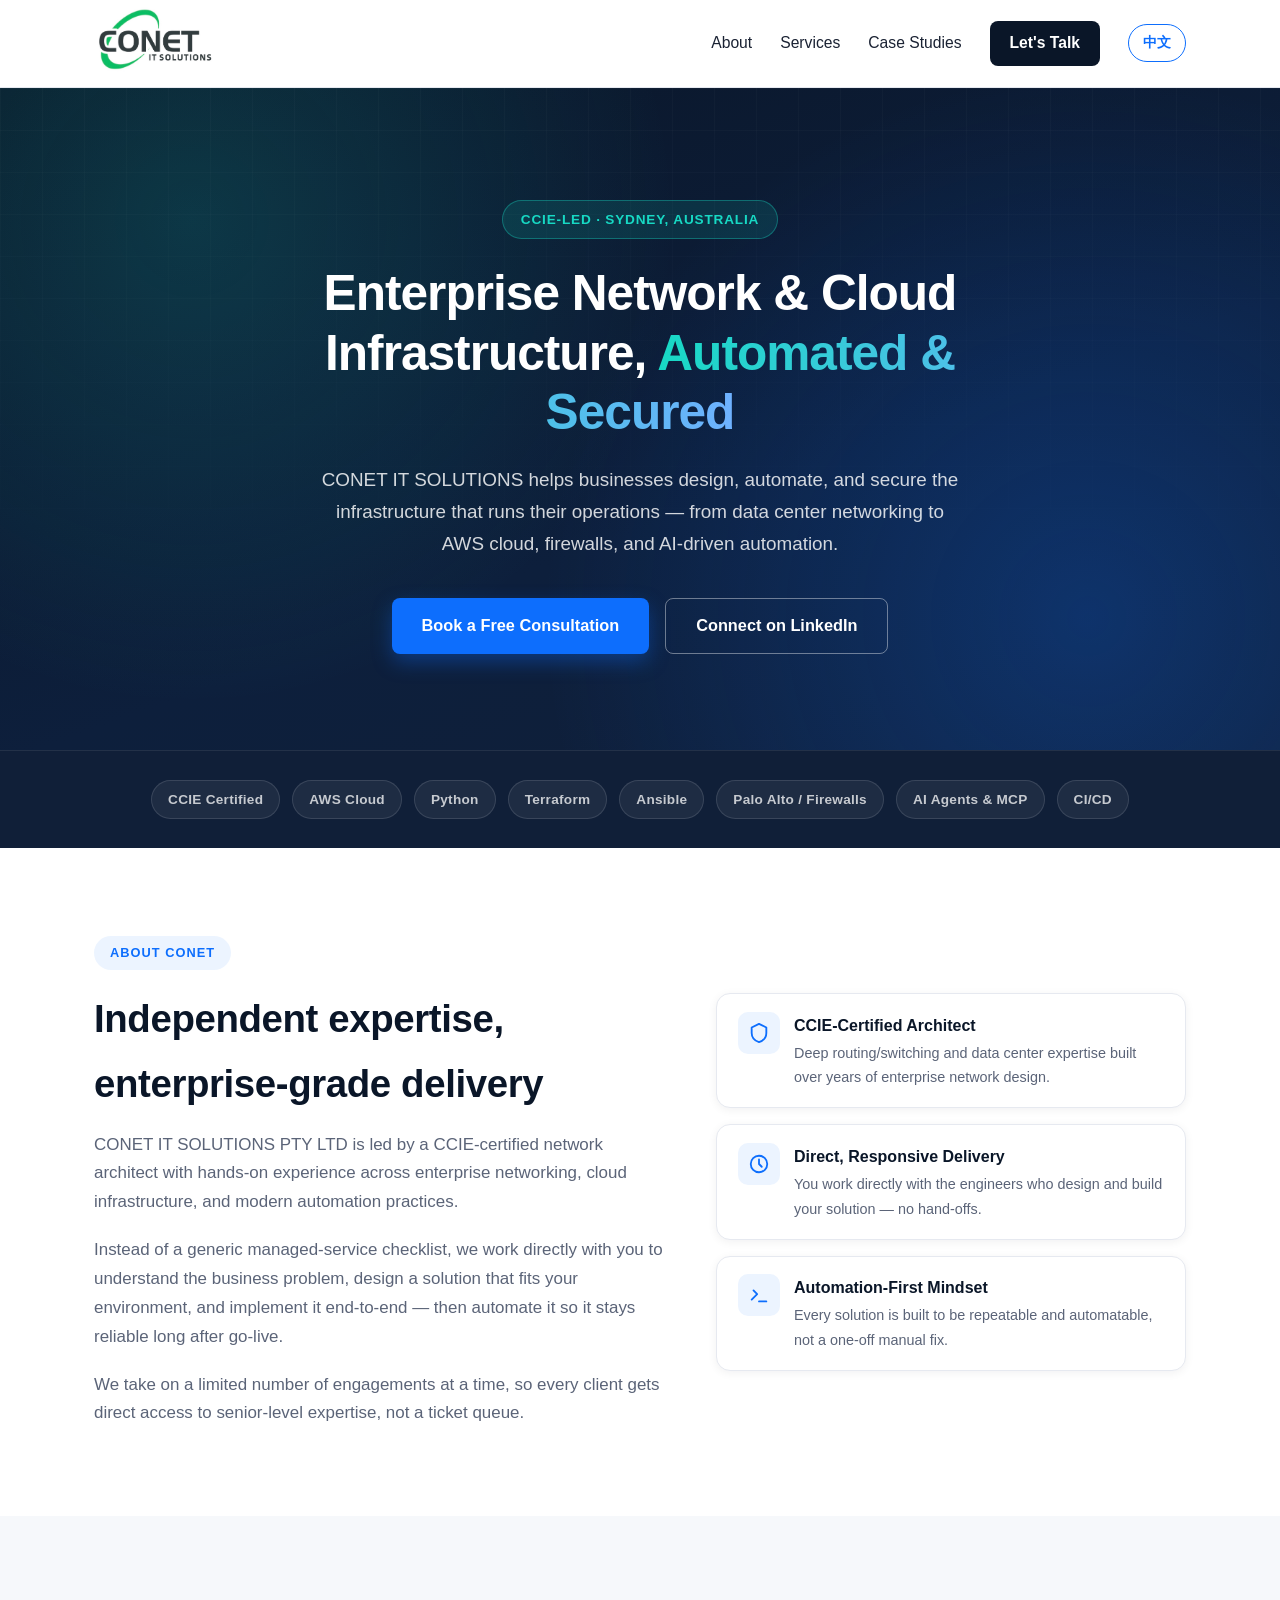
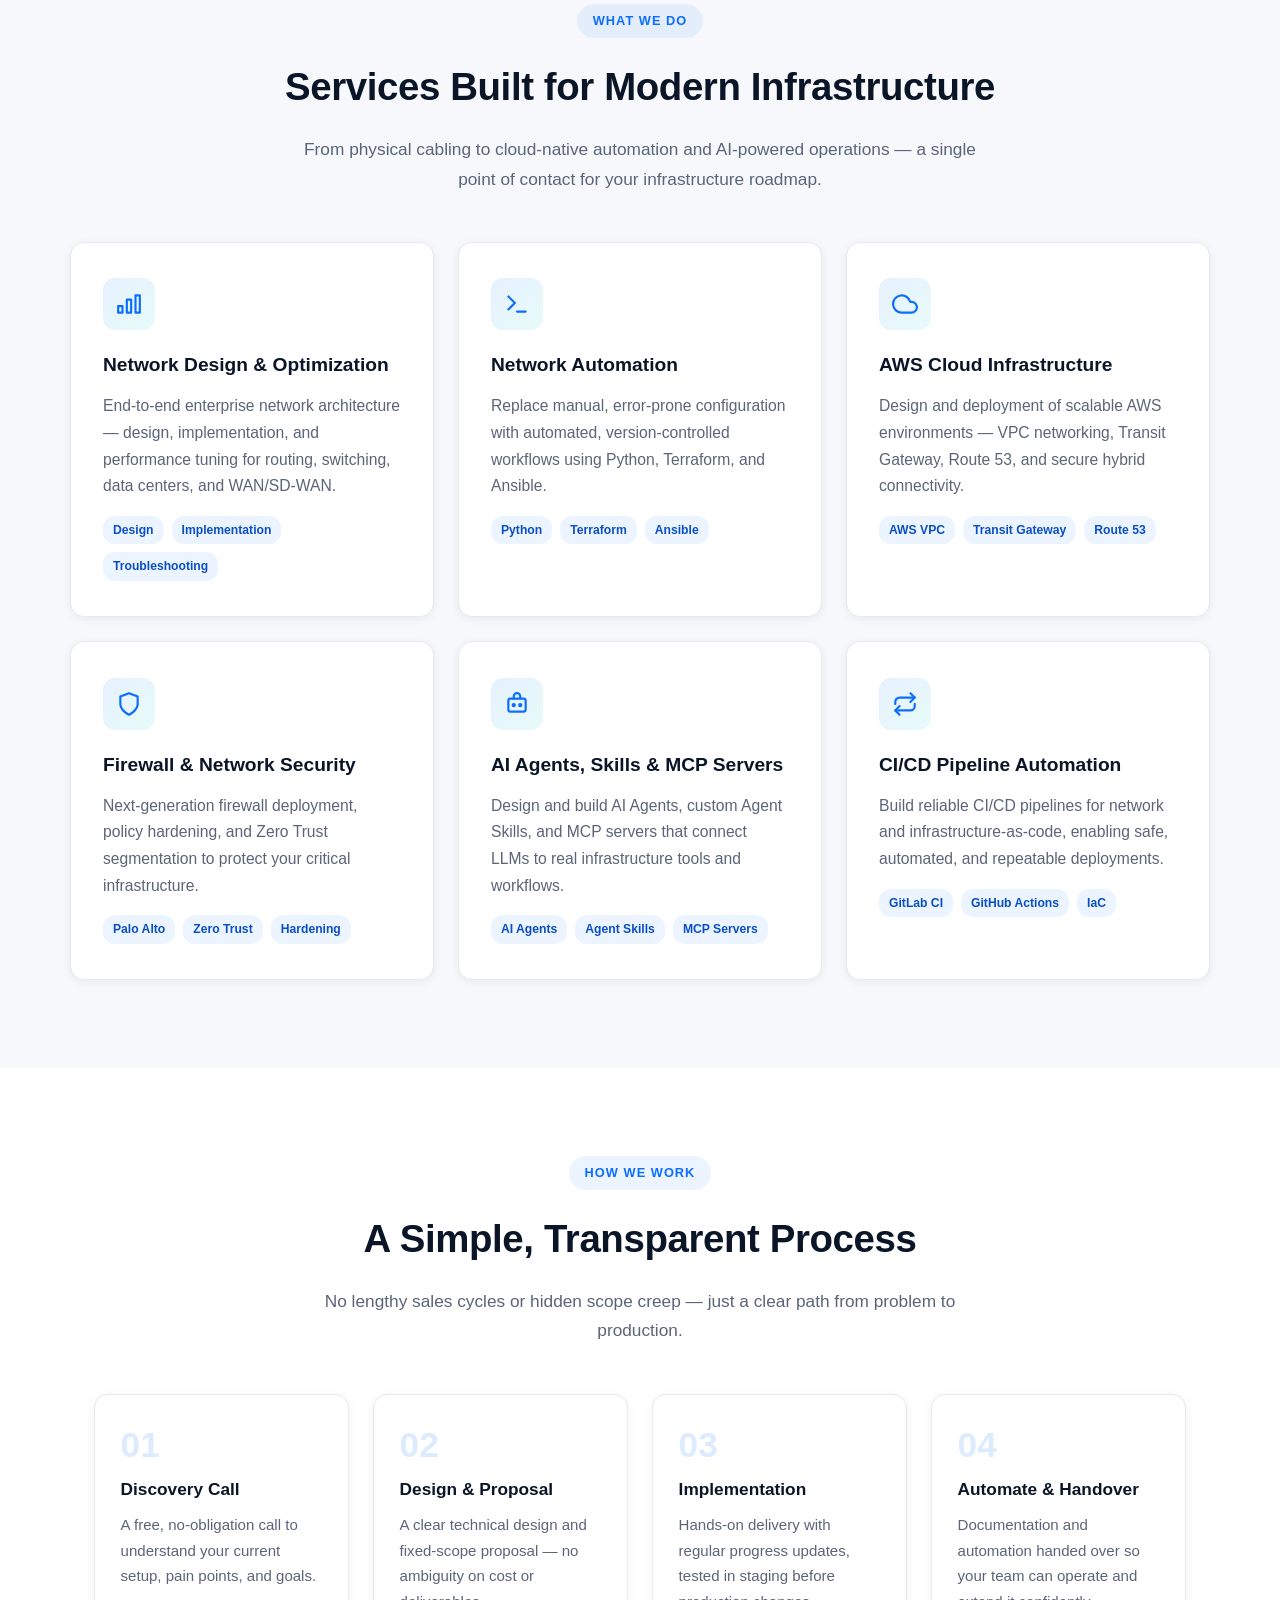
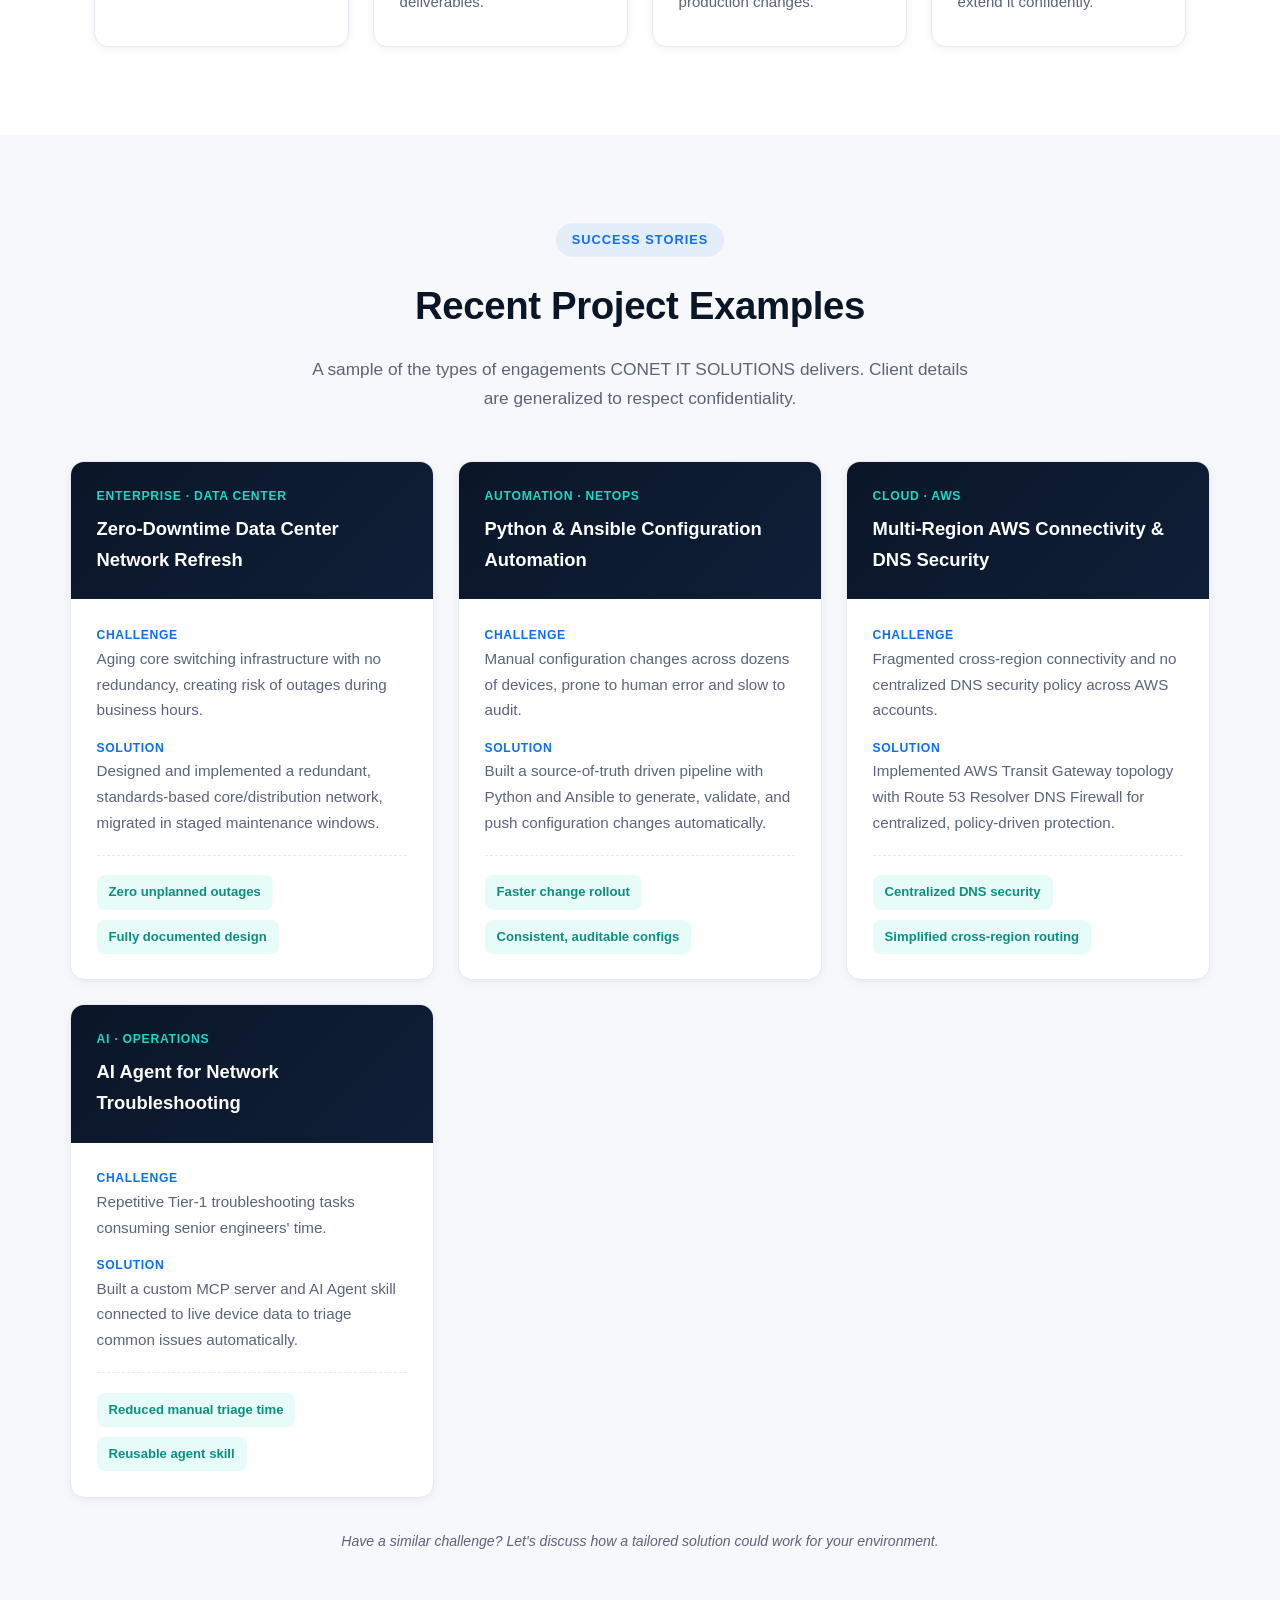
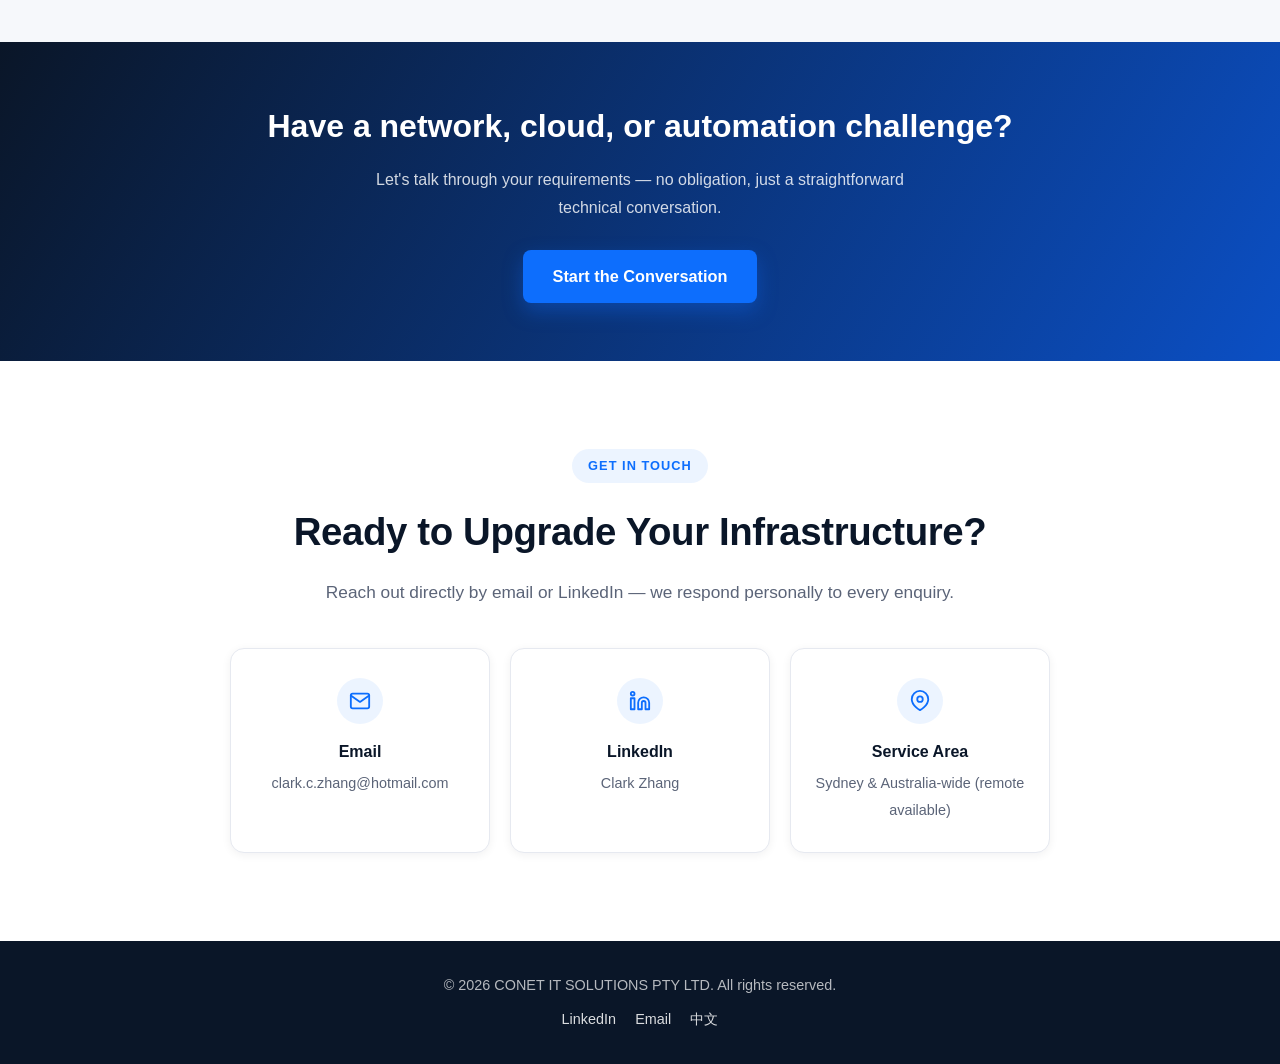
==== commit a403b5f8: "Replaced I using We" ====
--- a/index.html
+++ b/index.html
@@ -5,7 +5,7 @@
     <meta name="viewport" content="width=device-width, initial-scale=1.0">
     <meta name="description" content="CONET IT SOLUTIONS - CCIE-led network design, automation (Python/Terraform/Ansible), AWS cloud, firewall security, AI Agents & MCP, and CI/CD pipelines for enterprise infrastructure.">
     <title>CONET IT SOLUTIONS | Network, Cloud & Automation Experts</title>
-    <link rel="stylesheet" href="css/style.css">
+    <link rel="stylesheet" href="css/style.css?v=20260820">
 </head>
 <body>
 
@@ -55,8 +55,8 @@
                 <span class="section-tag">About CONET</span>
                 <h2 class="section-title" style="text-align:left;">Independent expertise, enterprise-grade delivery</h2>
                 <p>CONET IT SOLUTIONS PTY LTD is led by a CCIE-certified network architect with hands-on experience across enterprise networking, cloud infrastructure, and modern automation practices.</p>
-                <p>Instead of a generic managed-service checklist, I work directly with you to understand the business problem, design a solution that fits your environment, and implement it end-to-end &mdash; then automate it so it stays reliable long after go-live.</p>
-                <p>I take on a limited number of engagements at a time, so every client gets direct access to senior-level expertise, not a ticket queue.</p>
+                <p>Instead of a generic managed-service checklist, we work directly with you to understand the business problem, design a solution that fits your environment, and implement it end-to-end &mdash; then automate it so it stays reliable long after go-live.</p>
+                <p>We take on a limited number of engagements at a time, so every client gets direct access to senior-level expertise, not a ticket queue.</p>
             </div>
             <div class="about-badges">
                 <div class="badge-card">
@@ -74,7 +74,7 @@
                     </div>
                     <div>
                         <h4>Direct, Responsive Delivery</h4>
-                        <p>You work directly with the engineer who designs and builds your solution &mdash; no hand-offs.</p>
+                        <p>You work directly with the engineers who design and build your solution &mdash; no hand-offs.</p>
                     </div>
                 </div>
                 <div class="badge-card">
@@ -93,7 +93,7 @@
     <section id="services" class="bg-light">
         <div class="container section">
             <div class="section-header">
-                <span class="section-tag">What I Do</span>
+                <span class="section-tag">What We Do</span>
                 <h2 class="section-title">Services Built for Modern Infrastructure</h2>
             </div>
             <p class="section-subtitle">From physical cabling to cloud-native automation and AI-powered operations &mdash; a single point of contact for your infrastructure roadmap.</p>
@@ -177,7 +177,7 @@
     <section class="section">
         <div class="container">
             <div class="section-header">
-                <span class="section-tag">How I Work</span>
+                <span class="section-tag">How We Work</span>
                 <h2 class="section-title">A Simple, Transparent Process</h2>
             </div>
             <p class="section-subtitle">No lengthy sales cycles or hidden scope creep &mdash; just a clear path from problem to production.</p>
@@ -294,7 +294,7 @@
     <section id="contact" class="container section text-center">
         <span class="section-tag">Get In Touch</span>
         <h2 class="section-title">Ready to Upgrade Your Infrastructure?</h2>
-        <p class="section-subtitle" style="margin-bottom:0;">Reach out directly by email or LinkedIn &mdash; I respond personally to every enquiry.</p>
+        <p class="section-subtitle" style="margin-bottom:0;">Reach out directly by email or LinkedIn &mdash; we respond personally to every enquiry.</p>
         <div class="contact-grid">
             <a href="mailto:clark.c.zhang@hotmail.com" class="contact-card">
                 <div class="contact-icon">
--- a/css/style.css
+++ b/css/style.css
@@ -27,11 +27,12 @@
 }
 
 body {
-    font-family: 'Segoe UI', 'PingFang SC', 'Microsoft YaHei', Tahoma, Geneva, Verdana, sans-serif;
+    font-family: -apple-system, BlinkMacSystemFont, 'Segoe UI', 'PingFang SC', 'Microsoft YaHei', Tahoma, Geneva, Verdana, sans-serif;
     line-height: 1.7;
     color: var(--text-dark);
     background: var(--white);
     -webkit-font-smoothing: antialiased;
+    -moz-osx-font-smoothing: grayscale;
 }
 
 a {
@@ -93,6 +94,7 @@
 /* ============ 导航栏 ============ */
 header {
     background: rgba(255, 255, 255, 0.92);
+    -webkit-backdrop-filter: blur(10px);
     backdrop-filter: blur(10px);
     padding: 0.4rem 0;
     position: sticky;
@@ -174,6 +176,7 @@
         linear-gradient(rgba(255,255,255,0.04) 1px, transparent 1px),
         linear-gradient(90deg, rgba(255,255,255,0.04) 1px, transparent 1px);
     background-size: 42px 42px;
+    -webkit-mask-image: linear-gradient(to bottom, rgba(0,0,0,0.6), transparent 85%);
     mask-image: linear-gradient(to bottom, rgba(0,0,0,0.6), transparent 85%);
     pointer-events: none;
 }
@@ -211,6 +214,7 @@
     -webkit-background-clip: text;
     background-clip: text;
     color: transparent;
+    -webkit-text-fill-color: transparent;
 }
 .hero p {
     font-size: 1.18rem;
